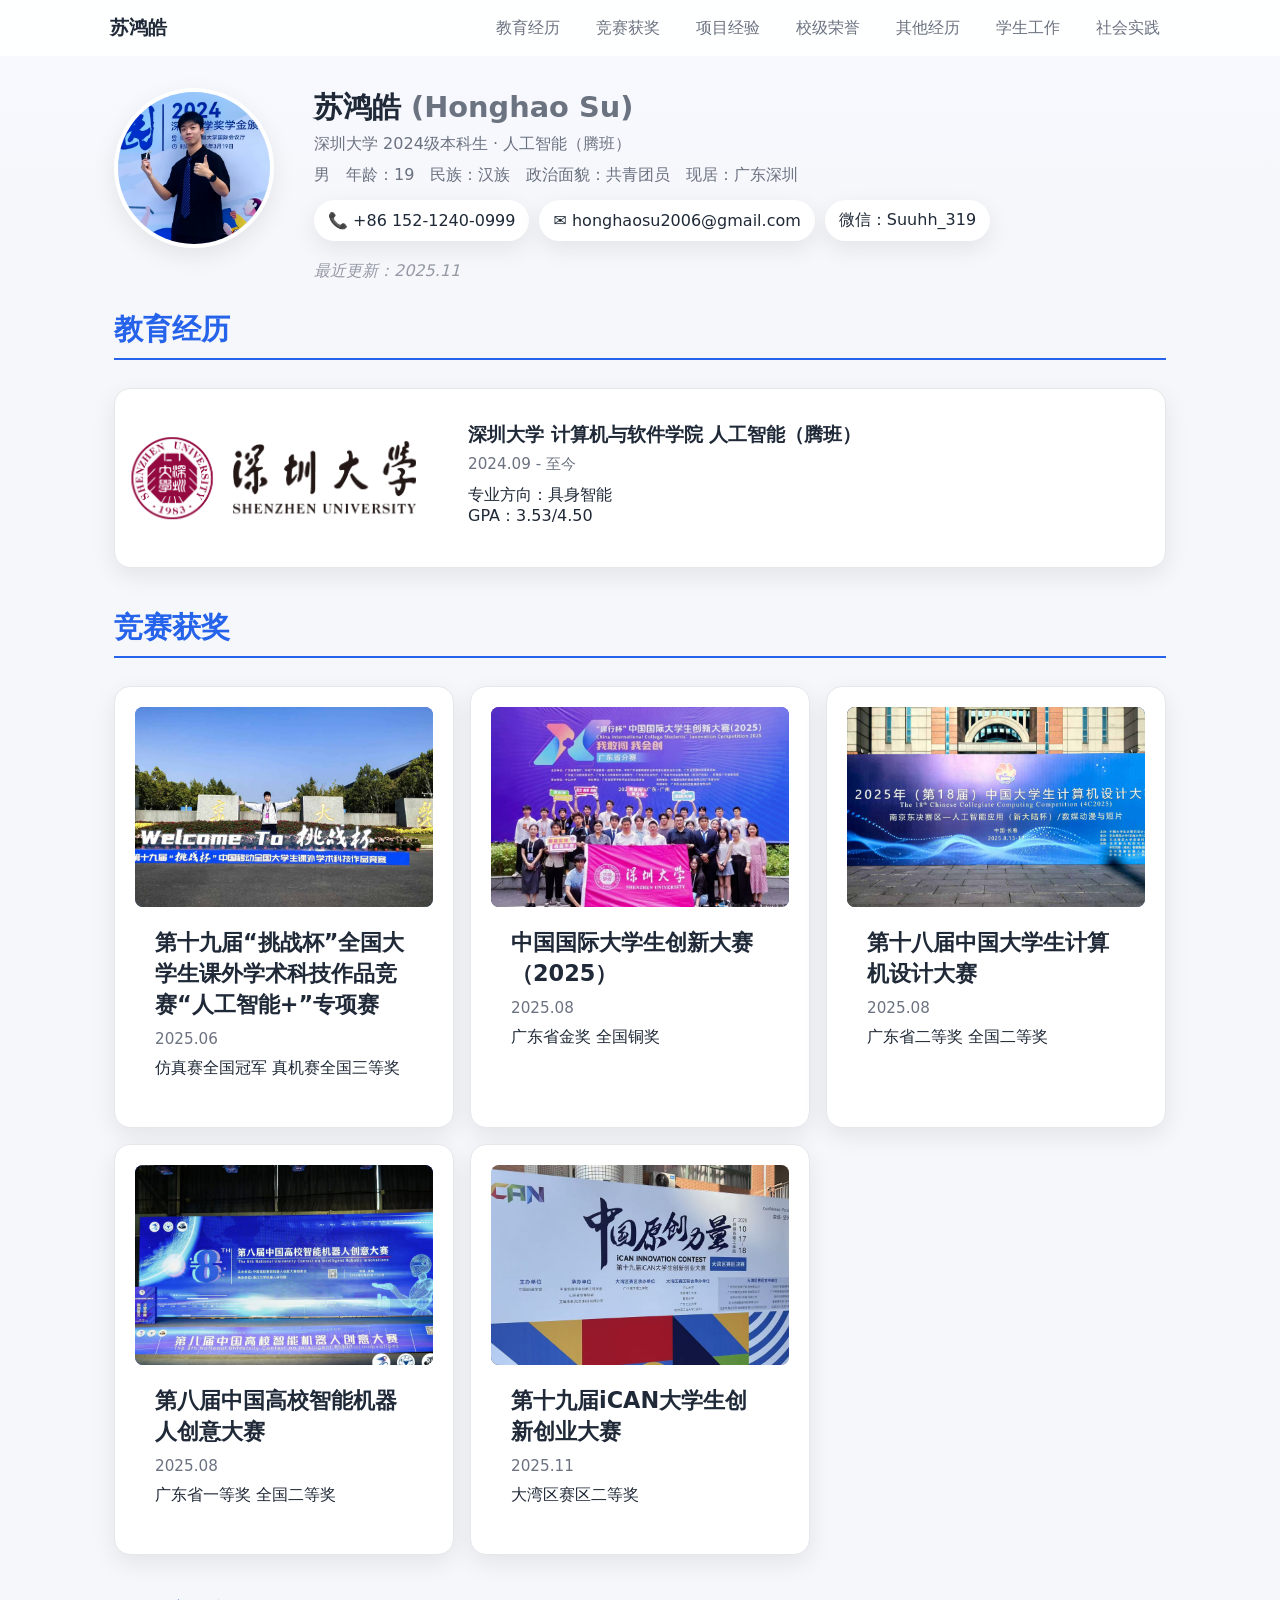
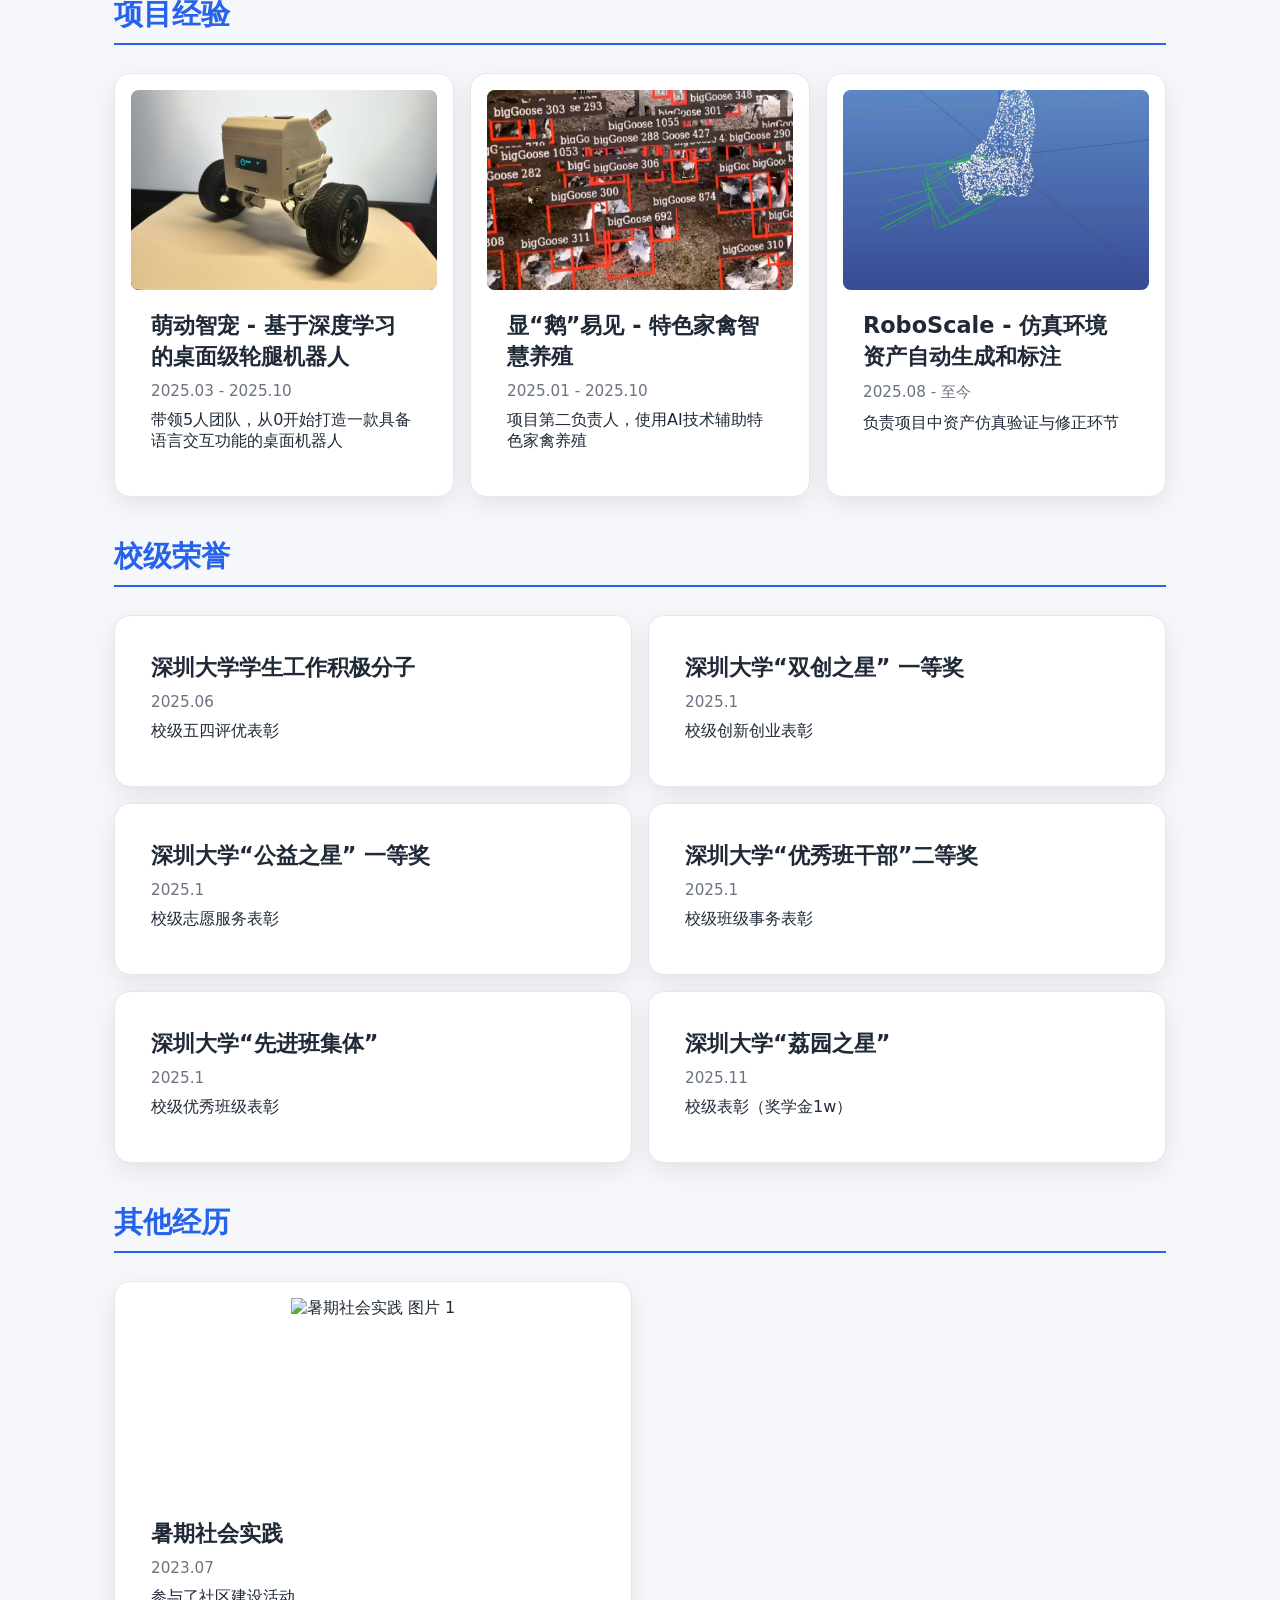
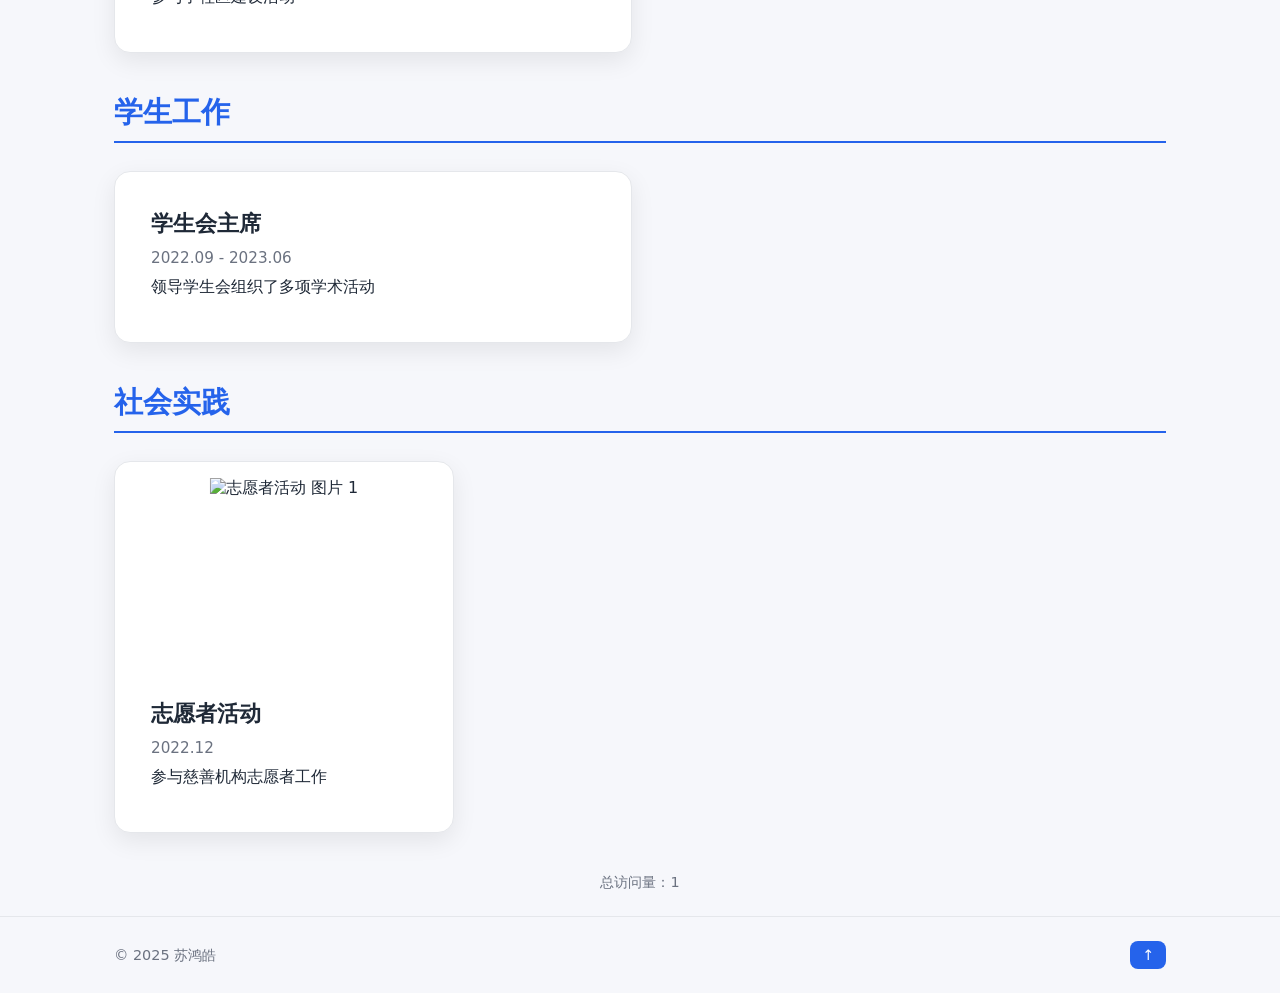
==== index.html @ 113b4ff4 "Initial commit" ====
<!DOCTYPE html>
<html lang="zh-CN">
<head>
  <meta charset="utf-8" />
  <meta name="viewport" content="width=device-width, initial-scale=1" />
  <title>苏鸿皓 · 个人主页</title>
  <meta name="description" content="苏鸿皓个人主页，由动态模块组成，每个模块内容来自对应 Excel 文件自动生成的 HTML。" />

  <!-- 引入全局样式 -->
  <link rel="stylesheet" href="styles/base.css" />
  <link rel="stylesheet" href="styles/topbar.css" />
  <link rel="stylesheet" href="styles/hero.css" />
  <link rel="stylesheet" href="styles/cards.css" />
  <link rel="stylesheet" href="styles/images.css" />
  <link rel="stylesheet" href="styles/footer.css" />
  <link rel="stylesheet" href="styles/responsive.css" />

  <!-- 引入各模块的样式 -->
  <link rel="stylesheet" href="student/student.css" />
  <link rel="stylesheet" href="projects/projects.css" />
  <link rel="stylesheet" href="awards/awards.css" />
  <link rel="stylesheet" href="others/others.css" />
  <link rel="stylesheet" href="education/education.css" />
  <link rel="stylesheet" href="practice/practice.css" />
  <link rel="stylesheet" href="honors/honors.css" />
</head>

<body>
  <!-- 顶部导航 -->
  <nav class="topbar" aria-label="主导航">
    <div class="container">
      <a class="brand" href="#top">苏鸿皓</a>
      <ul class="nav">
        <!-- 导航链接将在页面加载后由脚本插入 -->
      </ul>
    </div>
  </nav>

  <!-- 头图/名片 -->
  <header id="top" class="hero">
    <div class="container hero-inner">
      <img class="avatar" src="images/profile.jpg" alt="苏鸿皓" />
      <div class="hero-meta">
        <h1>苏鸿皓 <span class="muted">(Honghao&nbsp;Su)</span></h1>
        <p class="subtitle">深圳大学 2024级本科生 · 人工智能（腾班）</p>
        <ul class="facts">
          <li>男</li>
          <li>年龄：19</li>
          <li>民族：汉族</li>
          <li>政治面貌：共青团员</li>
          <li>现居：广东深圳</li>
        </ul>
        <div class="contacts">
          <span class="chip">📞&nbsp;+86&nbsp;152‑1240‑0999</span>
          <span class="chip">✉️&nbsp;honghaosu2006@gmail.com</span>
          <span class="chip">微信：Suuhh_319</span>
        </div>
        <p class="updated">最近更新：2025.11</p>
      </div>
    </div>
  </header>

  <!-- 主体区域：动态加载各模块 -->
  <main class="container" id="modules-wrapper">
    <!-- 各模块的 HTML 将在页面加载时由脚本插入到对应的容器中 -->
  </main>

  <!-- 访问次数统计 -->
  <aside class="visit-counter">
    总访问量：<span id="visit-count">0</span>
  </aside>

  <!-- 页脚 -->
  <footer class="footer">
    <div class="container small">
      <p>© 2025 苏鸿皓</p>
      <a class="totop" href="#top" aria-label="返回顶部">↑</a>
    </div>
  </footer>

  <script src="script.js"></script>
</body>
</html>
---- styles/base.css ----
/* 基本样式定义 */
:root {
  --bg: #f6f7fb;
  --card: #ffffff;
  --text: #1f2937;
  --muted: #6b7280;
  --border: #e5e7eb;
  --accent: #2563eb;
  --accent-weak: #eaf1ff;
  --radius: 16px;
  --shadow: 0 8px 24px rgba(0, 0, 0, 0.08);
}

* {
  box-sizing: border-box;
  margin: 0;
  padding: 0;
}

html {
  scroll-behavior: smooth;
  margin: 0; /* 确保页面没有全局外边距 */
}
/* base.css */
body {
  font-family: ui-sans-serif, system-ui, -apple-system, BlinkMacSystemFont, "Segoe UI", Roboto, "Noto Sans CJK SC", "Noto Sans SC", "PingFang SC", "Hiragino Sans GB", "Microsoft YaHei", Arial, sans-serif;
  color: var(--text);
  background: var(--bg);
  min-height: 100vh;

  margin: 0px;  /* 给整个页面添加40px的外边距 */
  padding: 0;    /* 如果需要内边距可以设置padding */
}


.container {
  width: 100%;
  max-width: 1100px;
  margin: 0 auto;  /* 水平居中 */
  padding: 0 24px; /* 给容器添加内边距 */
}
---- styles/topbar.css ----
/* topbar.css */
.topbar {
  position: sticky;
  top: 0; /* 确保导航栏从顶部开始 */
  z-index: 50;
  background: rgba(255, 255, 255, 0.9);
  backdrop-filter: saturate(1.5) blur(10px);
  border-bottom: none;
  margin-top: 0;  /* 去除顶部间隙 */
  padding-top: 0; /* 去除内边距 */
}

.topbar .container {
  display: flex;
  align-items: center;
  justify-content: space-between;
  height: 56px;
  padding: 0 20px; /* 添加左右内边距 */
}


.brand {
  font-weight: 700;
  font-size: 1.2rem;
  color: var(--text);
  text-decoration: none;
}

.nav {
  list-style: none;
  display: flex;
  gap: 16px;
}

.nav a {
  color: var(--muted);
  text-decoration: none;
  padding: 6px 10px;
  border-radius: 10px;
  transition: all 0.2s;
}

.nav a:hover {
  background: var(--accent-weak);
  color: var(--accent);
}
---- styles/hero.css ----
/* Hero section */
.hero {
  background: linear-gradient(180deg, #f7f9ff, transparent 60%);
  border-bottom: none;
}

/* 主容器与模块布局 */
.container {
  width: 100%;
  max-width: 1100px;
  margin: 0 auto;
  padding: 0 24px; /* 增加左右内边距，避免内容与页面边缘紧贴 */
}

.hero-inner {
  display: grid;
  grid-template-columns: 160px 1fr; /* 注意你头像宽度是160px，可以对应调整 */
  gap: 40px; /* 原来24px，改大成40px，就会增加头像和文字的距离 */
  padding: 32px 24px 28px;
}



/* Hero section */
.avatar {
  width: 160px; /* 增加头像的宽度 */
  height: 160px; /* 增加头像的高度 */
  border-radius: 50%; /* 保证外框为圆形 */
  object-fit: cover; /* 确保图片自适应容器大小 */
  border: 4px solid #fff; /* 保持白色边框 */
  box-shadow: var(--shadow); /* 阴影效果 */
  background: #ddd; /* 背景颜色 */

}



.hero-meta h1 {
  margin-bottom: 6px;
  font-size: 1.8rem;
}

.muted {
  color: var(--muted);
}

.subtitle {
  margin-bottom: 8px;
  color: var(--muted);
}

.facts {
  display: flex;
  flex-wrap: wrap;
  gap: 10px 16px;
  list-style: none;
  margin: 10px 0 14px;
  color: var(--muted);
}

.contacts {
  display: flex;
  flex-wrap: wrap;
  gap: 10px;
}

/* 修改 .chip 类样式，去除外边框 */
.chip {
  display: inline-flex;
  align-items: center;
  gap: 8px;
  background: var(--card); /* 背景色 */
  padding: 10px 14px; /* 增加内边距 */
  border-radius: 999px; /* 圆形外框 */
  box-shadow: var(--shadow); /* 阴影效果 */
  color: inherit;
  text-decoration: none;
  transition: all 0.2s;
}

/* 鼠标悬停时的变化 */
.chip:hover {
  background: var(--accent-weak);
  color: var(--accent);
}


/* 将“最近更新”改为斜体并设置透明度 */
.updated {
  margin-top: 20px; /* 增加与联系方式的间距 */
  font-style: italic; /* 斜体 */
  opacity: 0.7; /* 设置透明度 */
  color: var(--muted); /* 使颜色保持柔和 */
}
---- styles/cards.css ----
/* cards.css */
/* 卡片的通用样式，负责卡片的基本外观 */
.card {
  background: var(--card);
  border: 1px solid var(--border);
  box-shadow: var(--shadow);
  border-radius: var(--radius);
  padding: 16px;
  display: flex;
  flex-direction: column;
}

/* 卡片内部通用的内容 */
.card .pad {
  flex-grow: 1;
}

.card h3 {
  font-size: 1.2rem;
  margin-bottom: 6px;
}

.card .when {
  color: var(--muted);
  font-size: 0.95rem;
  margin-bottom: 10px;
}

.card p {
  font-size: 1rem;
  color: var(--text);
  margin-bottom: 8px;
}
---- styles/images.css ----
/* 方案 A: 固定高度裁切（兼容） */
.image-container {
  position: relative;
  width: 100%;
  height: 200px;      /* 统一高度，按需调整 */
  overflow: hidden;
  padding: 10px;      /* 保留你原有的内边距 */
  box-sizing: border-box;
  border-radius: 8px; /* 可选：圆角看着更整齐 */
}

.image-container img {
  position: absolute;
  top: 50%;
  left: 50%;
  width: auto;        /* 让图片按比例放大到覆盖容器 */
  height: 100%;       /* 高度填充容器 */
  transform: translate(-50%, -50%);
  object-fit: cover;  /* 关键：居中裁切而不变形 */
  transition: opacity 0.4s ease-in-out, transform 0.3s ease;
  display: block;
}

/* 如果图片宽度不足以填满（长图/窄图），确保横向也覆盖 */
.image-container img.landscape {
  width: 100%;
  height: auto;
}
---- styles/footer.css ----
/* 访问次数统计 */
.visit-counter {
  text-align: center;
  margin-bottom: 24px;
  font-size: 0.9rem;
  color: var(--muted);
}

/* 页脚 */
.footer {
  border-top: 1px solid var(--border);
  padding: 24px 0;
  color: var(--muted);
  font-size: 0.9rem;
}

.footer .container {
  display: flex;
  align-items: center;
  justify-content: space-between;
}

.totop {
  background: var(--accent);
  color: #fff;
  padding: 6px 12px;
  border-radius: 8px;
  text-decoration: none;
  transition: opacity 0.2s;
}

.totop:hover {
  opacity: 0.8;
}
---- styles/responsive.css ----
/* 响应式处理 */
@media (max-width: 900px) {
  .grid-3 {
    grid-template-columns: repeat(2, minmax(0, 1fr));
  }

  .hero-inner {
    grid-template-columns: 1fr;
    text-align: left;
  }

  .avatar {
    justify-self: start;
    margin-bottom: 12px;
  }
}

@media (max-width: 640px) {
  .grid-2, .grid-3 {
    grid-template-columns: 1fr;
  }

  .nav {
    display: none; /* 在窄屏幕上隐藏顶部导航的链接，以节省空间 */
  }
}
---- student/student.css ----
/* student.css */
#student .section { margin-bottom: 40px; }
#student .section h2 {
  font-size: 1.8rem;
  border-bottom: 2px solid var(--accent);
  color: var(--accent);
  padding-bottom: 8px;
  text-align: left;
  margin-bottom: 28px;
}

#student .grid { display: grid; gap: 16px; }
#student .grid-2 { grid-template-columns: repeat(2, minmax(0, 1fr)); }
@media (max-width: 640px) { #student .grid-2 { grid-template-columns: 1fr; } }

#student .card {
  background: var(--card);
  border: 1px solid var(--border);
  box-shadow: var(--shadow);
  border-radius: var(--radius);
}
#student .card .pad { padding: 20px; }
#student .card h3 { font-size: 1.4rem; margin-bottom: 10px; }
#student .card .when { color: var(--muted); }
---- projects/projects.css ----
/* projects.css */
#projects .section { margin-bottom: 40px; }
#projects .section h2 {
  font-size: 1.8rem;
  border-bottom: 2px solid var(--accent);
  color: var(--accent);
  padding-bottom: 8px;
  text-align: left;
  margin-bottom: 28px;
}

#projects .grid { display: grid; gap: 16px; }
#projects .grid-3 { grid-template-columns: repeat(3, minmax(0, 1fr)); }
@media (max-width: 900px) {
  #projects .grid-3 { grid-template-columns: repeat(2, minmax(0, 1fr)); }
}
@media (max-width: 640px) {
  #projects .grid-3 { grid-template-columns: 1fr; }
}

#projects .card {
  background: var(--card);
  border: 1px solid var(--border);
  box-shadow: var(--shadow);
  border-radius: var(--radius);
}
#projects .card .pad { padding: 20px; }
#projects .card h3 { font-size: 1.4rem; margin-bottom: 10px; }
#projects .card .when { color: var(--muted); }
---- awards/awards.css ----
/* awards.css */
#awards .section {
  margin-bottom: 40px;
}
#awards .section h2 {
  font-size: 1.8rem;
  border-bottom: 2px solid var(--accent);
  color: var(--accent);
  padding-bottom: 8px;
  text-align: left;
  margin-bottom: 28px;
}

/* 关键：让 .grid 成为网格容器 */
#awards .grid {
  display: grid;
  gap: 16px;
}
/* 三列 */
#awards .grid-3 {
  grid-template-columns: repeat(3, minmax(0, 1fr));
}
/* 响应式 */
@media (max-width: 900px) {
  #awards .grid-3 { grid-template-columns: repeat(2, minmax(0, 1fr)); }
}
@media (max-width: 640px) {
  #awards .grid-3 { grid-template-columns: 1fr; }
}

#awards .card {
  background: var(--card);
  border: 1px solid var(--border);
  box-shadow: var(--shadow);
  border-radius: var(--radius);
  display: flex;
  flex-direction: column;
  padding: 20px;
}
#awards .card .pad { padding: 20px; }
#awards .card h3 { font-size: 1.4rem; margin-bottom: 10px; }
#awards .card .when { color: var(--muted); }

/* 图片样式 */
/* 当使用横向缩略图行（image-gallery）时 */
#awards .card .image-gallery {
  display: flex;
  gap: 10px;
  align-items: stretch;
}

/* 每个缩略图的包裹容器，保证比例或高度一致 */
#awards .card .thumb {
  flex: 1 1 0;           /* 平分可用宽度 */
  aspect-ratio: 1 / 1;   /* 方形缩略图（改成 16/9 或 4/3 也行） */
  overflow: hidden;
  border-radius: 6px;
}

#awards .card .thumb img {
  width: 100%;
  height: 100%;
  object-fit: cover;
  display: block;
}
---- others/others.css ----
/* others.css */
#others .section { margin-bottom: 40px; }
#others .section h2 {
  font-size: 1.8rem;
  border-bottom: 2px solid var(--accent);
  color: var(--accent);
  padding-bottom: 8px;
  text-align: left;
  margin-bottom: 28px;
}

#others .grid { display: grid; gap: 16px; }
#others .grid-2 { grid-template-columns: repeat(2, minmax(0, 1fr)); }
@media (max-width: 640px) { #others .grid-2 { grid-template-columns: 1fr; } }

#others .card {
  background: var(--card);
  border: 1px solid var(--border);
  box-shadow: var(--shadow);
  border-radius: var(--radius);
}
#others .card .pad { padding: 20px; }
#others .card h3 { font-size: 1.4rem; margin-bottom: 10px; }
#others .card .when { color: var(--muted); }
---- education/education.css ----
/* education.css */
/* 单列 + 左图右文 */
#education .section { margin-bottom: 40px; }
#education .section h2 {
  font-size: 1.8rem;
  border-bottom: 2px solid var(--accent);
  color: var(--accent);
  padding-bottom: 8px;
  text-align: left;
  margin-bottom: 28px; 
}

/* 把 .grid 变成网格容器，并默认就是 1 列（即使你写了 grid-2 也会被覆盖到 1 列） */
#education .grid { display: grid; gap: 16px; grid-template-columns: 1fr; }
/* 如果你在 HTML 用 grid-1，也提供对应类 */
#education .grid-1 { grid-template-columns: 1fr; }
/* 只修改对齐相关，不改变其他样式 */
#education .card {
  display: flex;
  flex-direction: row;
  align-items: center; /* 垂直居中 */
  gap: 36px; /* 调整图片和文字之间的水平距离，可改成你想要的值 */
  height: 180px;  
}

#education .card .pad {
  display: flex;
  flex-direction: column;
  justify-content: center; /* 文字垂直居中 */

  /* 可选：单独加左边距，进一步控制间距 */
  margin-left: 16px;
}

#education .card .image-container {
  flex: 0 0 28%;
  max-width: 28%;
  overflow: hidden;
  border-radius: var(--radius);
  
  /* 不改变图片原来的填充方式，所以不使用 flex 居中图片 */
}

#education .card .image-container img {
  width: 100%;
  height: auto;
  object-fit: cover; /* 保持原来的填充方式 */
}



/* 小屏幕下保持卡片内容居中显示，但图片仍保持原来的填充方式 */
@media (max-width: 640px) {
  #education .card {
    flex-direction: column;
    align-items: center; /* 图片和文字水平居中 */
  }
  #education .card .pad {
    align-items: center;
    text-align: center;
  }
}
---- practice/practice.css ----
/* practice.css */
#practice .section { margin-bottom: 40px; }
#practice .section h2 {
  font-size: 1.8rem;
  border-bottom: 2px solid var(--accent);
  color: var(--accent);
  padding-bottom: 8px;
  text-align: left;
  margin-bottom: 28px;
}

#practice .grid { display: grid; gap: 16px; }
#practice .grid-3 { grid-template-columns: repeat(3, minmax(0, 1fr)); }
@media (max-width: 900px) {
  #practice .grid-3 { grid-template-columns: repeat(2, minmax(0, 1fr)); }
}
@media (max-width: 640px) {
  #practice .grid-3 { grid-template-columns: 1fr; }
}

#practice .card {
  background: var(--card);
  border: 1px solid var(--border);
  box-shadow: var(--shadow);
  border-radius: var(--radius);
}
#practice .card .pad { padding: 20px; }
#practice .card h3 { font-size: 1.4rem; margin-bottom: 10px; }
#practice .card .when { color: var(--muted); }
---- honors/honors.css ----
/* honors.css */
#honors .section { margin-bottom: 40px; }
#honors .section h2 {
  font-size: 1.8rem;
  border-bottom: 2px solid var(--accent);
  color: var(--accent);
  padding-bottom: 8px;
  text-align: left;
  margin-bottom: 28px;
}

#honors .grid { display: grid; gap: 16px; }
#honors .grid-2 { grid-template-columns: repeat(2, minmax(0, 1fr)); }
@media (max-width: 640px) { #honors .grid-2 { grid-template-columns: 1fr; } }

#honors .card {
  background: var(--card);
  border: 1px solid var(--border);
  box-shadow: var(--shadow);
  border-radius: var(--radius);
}
#honors .card .pad { padding: 20px; }
#honors .card h3 { font-size: 1.4rem; margin-bottom: 10px; }
#honors .card .when { color: var(--muted); }
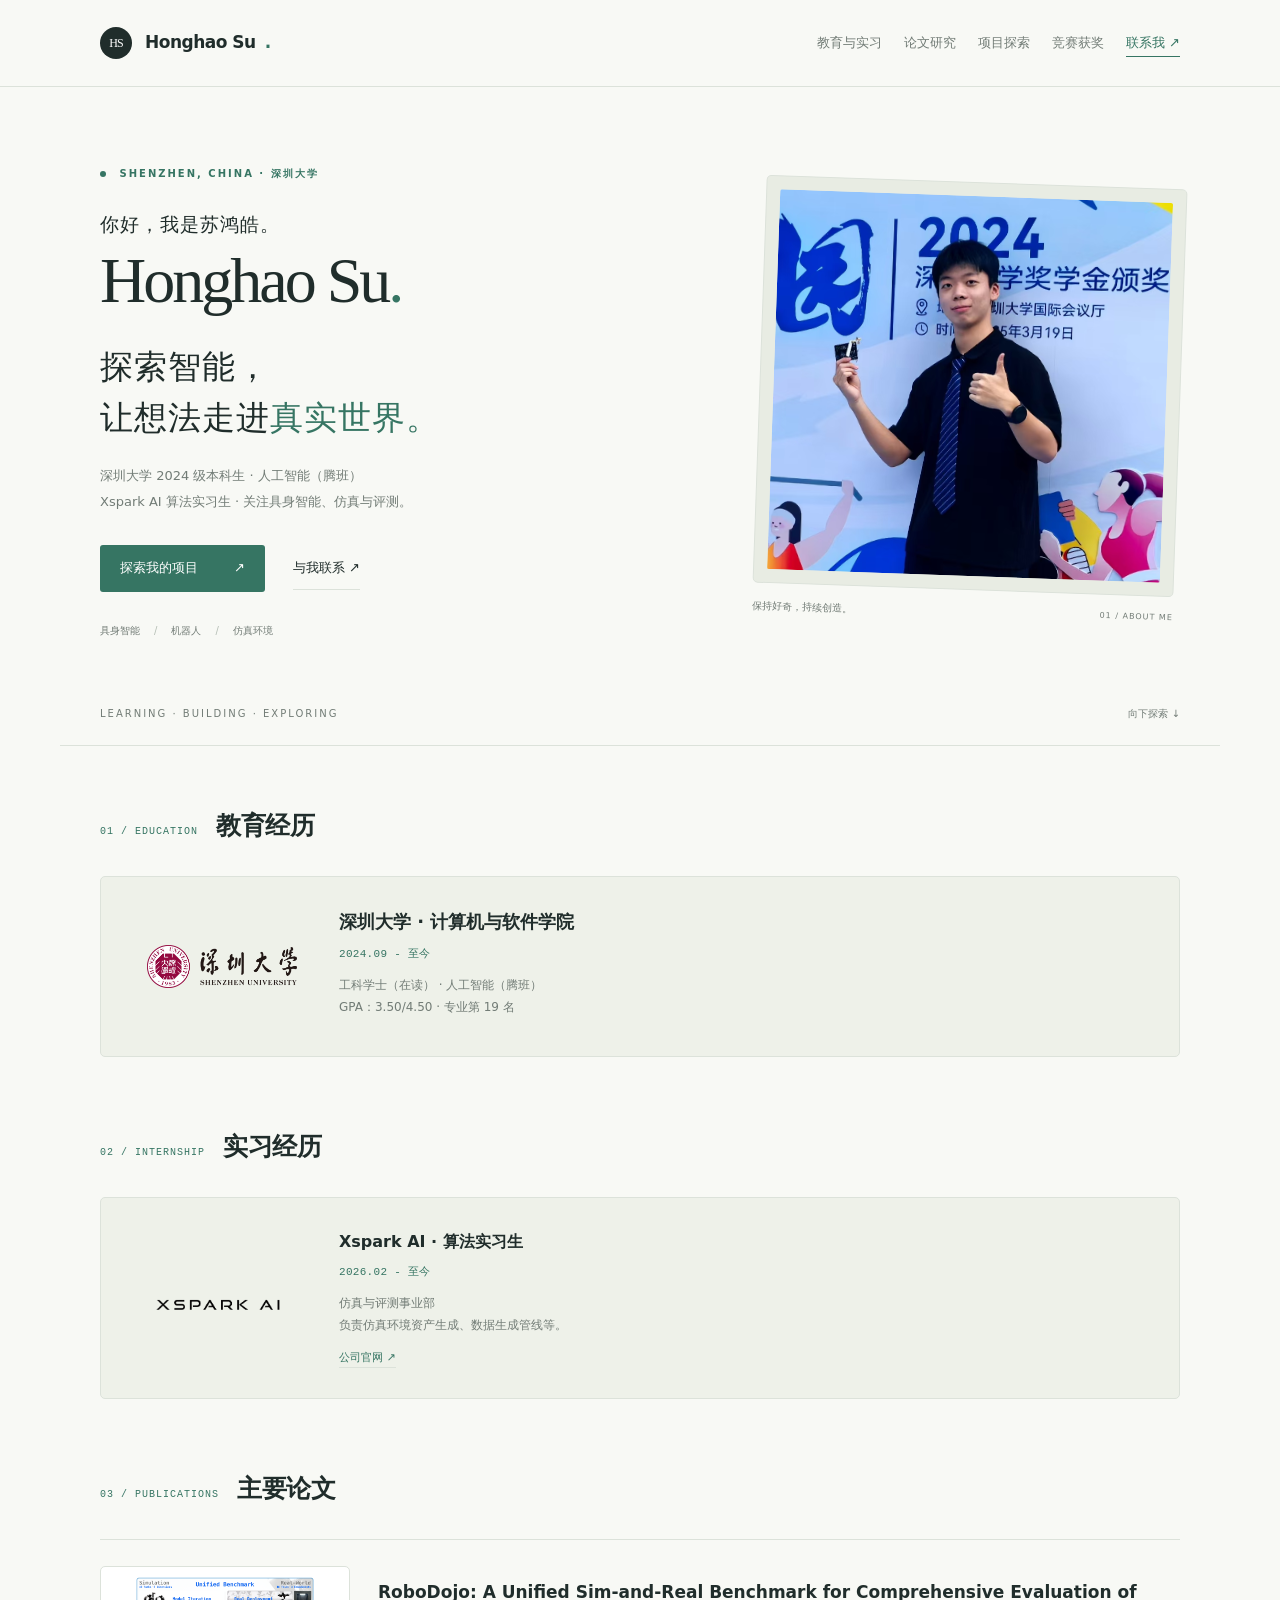
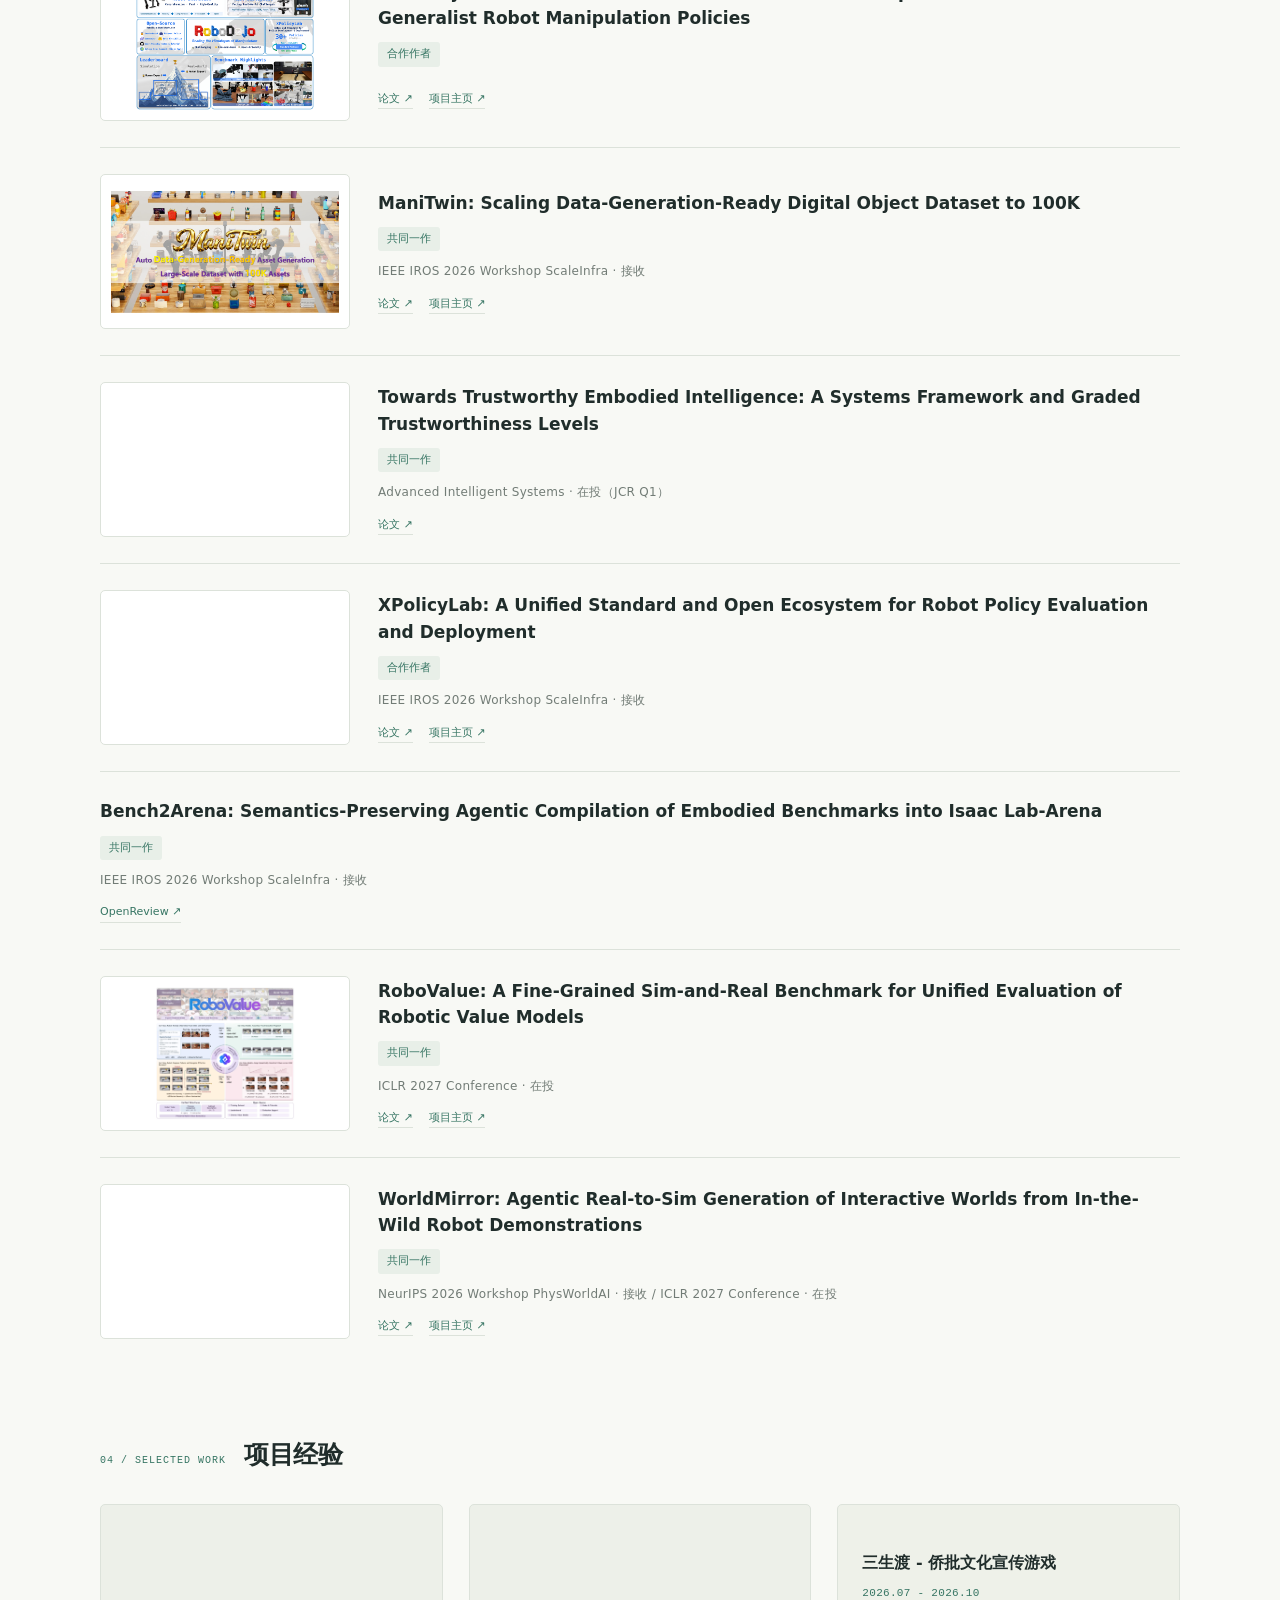
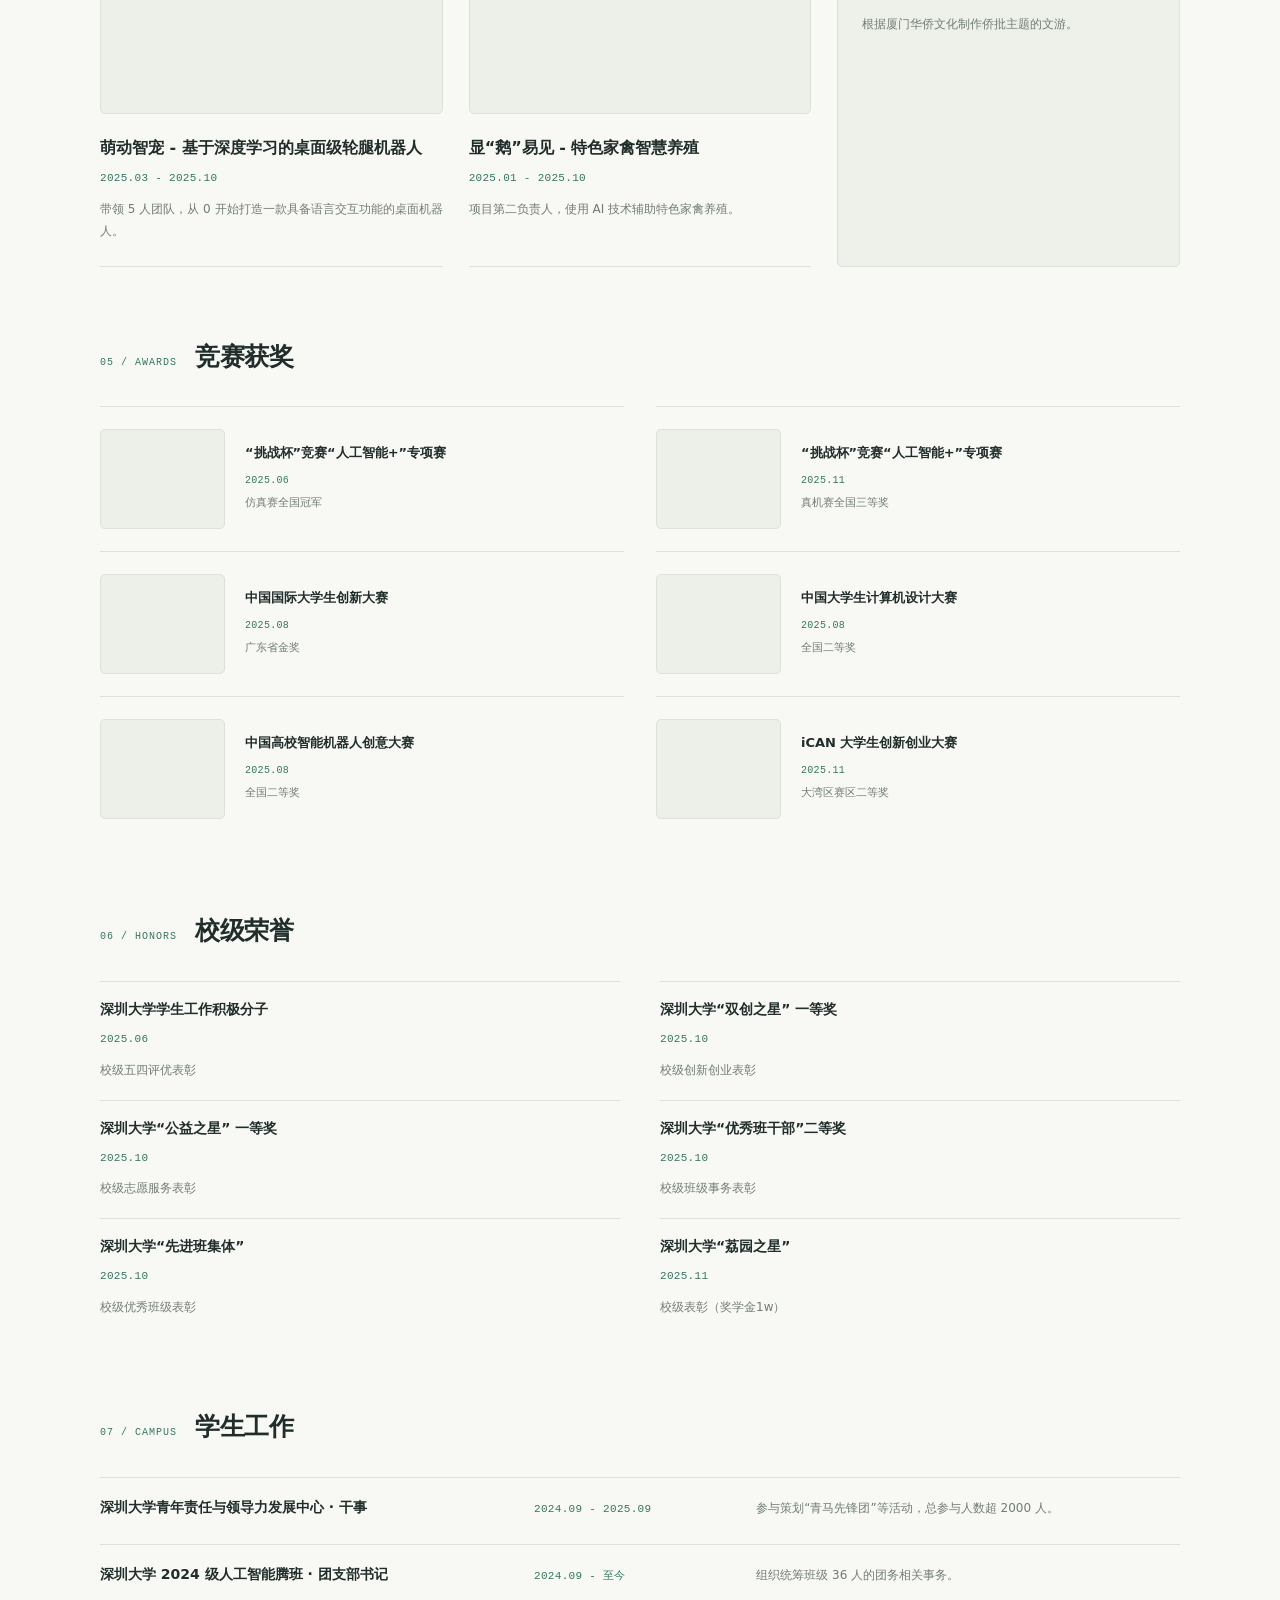
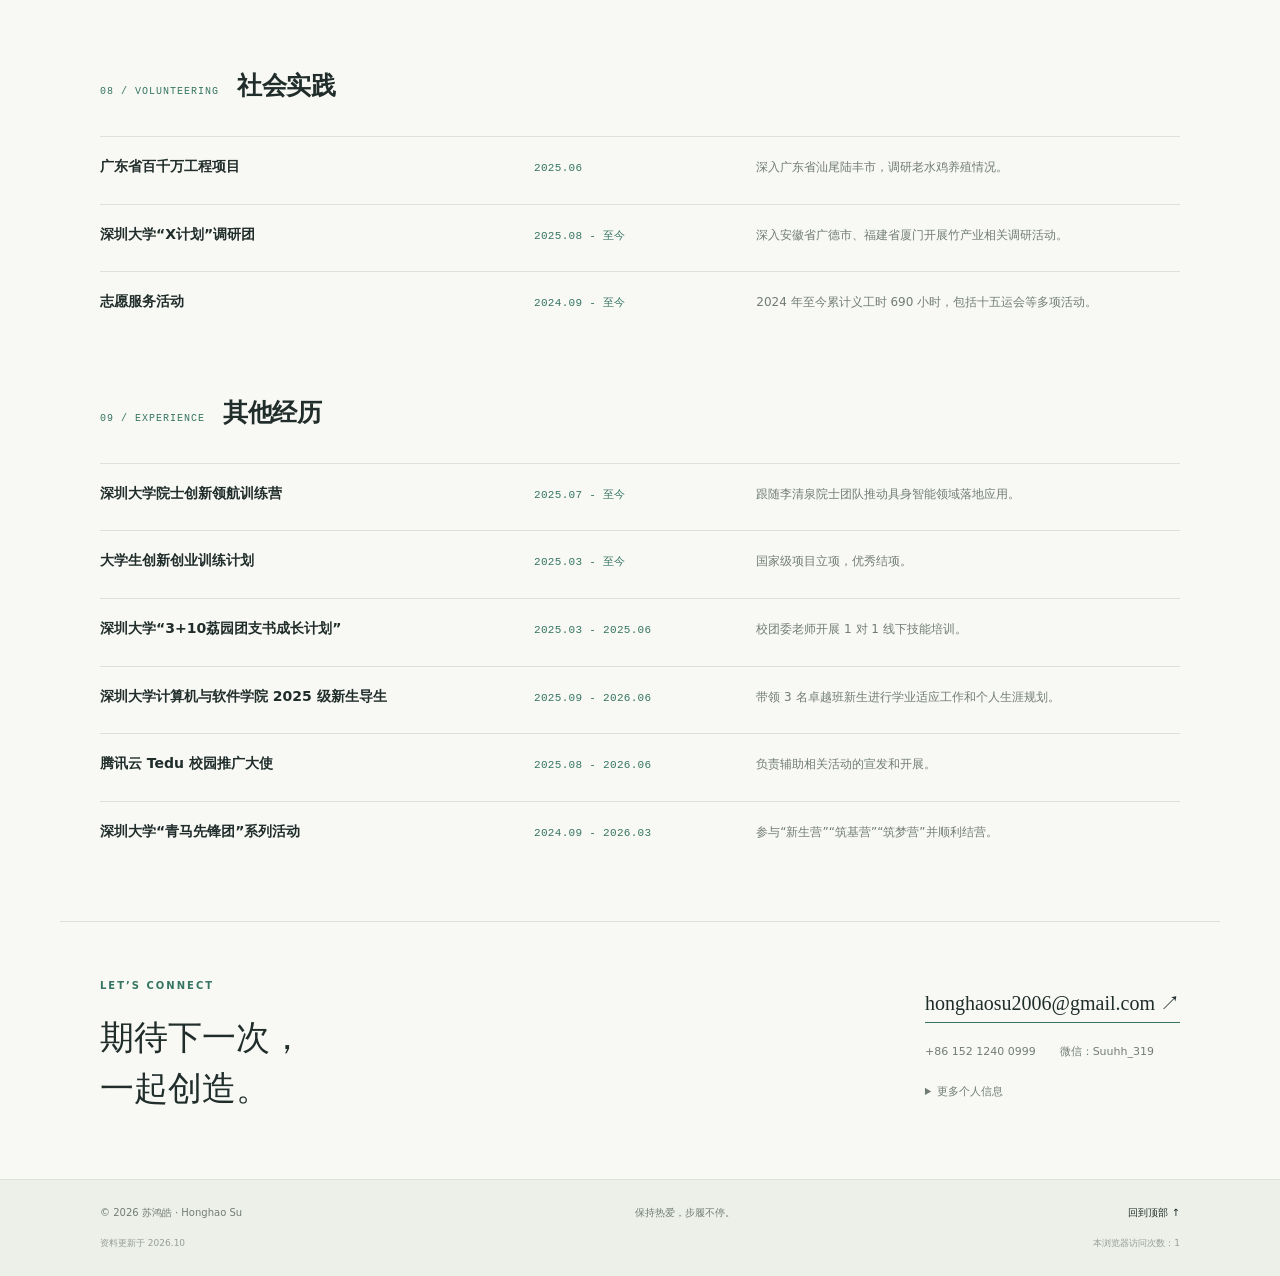
==== commit cf2df5a9: "Redesign homepage and update CV, publications, and local assets" ====
--- a/index.html
+++ b/index.html
@@ -4,7 +4,7 @@
   <meta charset="utf-8" />
   <meta name="viewport" content="width=device-width, initial-scale=1" />
   <title>苏鸿皓 · 个人主页</title>
-  <meta name="description" content="苏鸿皓个人主页，由动态模块组成，每个模块内容来自对应 Excel 文件自动生成的 HTML。" />
+  <meta name="description" content="苏鸿皓个人主页，深圳大学人工智能本科生，关注具身智能、机器人仿真与评测。" />
 
   <!-- 引入全局样式 -->
   <link rel="stylesheet" href="styles/base.css" />
@@ -23,15 +23,23 @@
   <link rel="stylesheet" href="education/education.css" />
   <link rel="stylesheet" href="practice/practice.css" />
   <link rel="stylesheet" href="honors/honors.css" />
+  <link rel="stylesheet" href="internship/internship.css" />
+  <link rel="stylesheet" href="publications/publications.css" />
+  <link rel="stylesheet" href="styles/theme.css" />
 </head>
 
 <body>
   <!-- 顶部导航 -->
   <nav class="topbar" aria-label="主导航">
     <div class="container">
-      <a class="brand" href="#top">苏鸿皓</a>
+      <a class="brand" href="#top"><span class="brand-mark">HS</span> Honghao Su<span class="brand-dot">.</span></a>
       <ul class="nav">
-        <!-- 导航链接将在页面加载后由脚本插入 -->
+        <li><a href="#education">教育与实习</a></li>
+        <li><a href="#publications">论文研究</a></li>
+        <li><a href="#projects">项目探索</a></li>
+        <li><a href="#awards">竞赛获奖</a></li>
+
+        <li><a href="mailto:honghaosu2006@gmail.com" class="nav-contact">联系我 ↗</a></li>
       </ul>
     </div>
   </nav>
@@ -39,46 +47,425 @@
   <!-- 头图/名片 -->
   <header id="top" class="hero">
     <div class="container hero-inner">
-      <img class="avatar" src="images/profile.jpg" alt="苏鸿皓" />
       <div class="hero-meta">
-        <h1>苏鸿皓 <span class="muted">(Honghao&nbsp;Su)</span></h1>
-        <p class="subtitle">深圳大学 2024级本科生 · 人工智能（腾班）</p>
-        <ul class="facts">
-          <li>男</li>
-          <li>年龄：19</li>
-          <li>民族：汉族</li>
-          <li>政治面貌：共青团员</li>
-          <li>现居：广东深圳</li>
-        </ul>
-        <div class="contacts">
-          <span class="chip">📞&nbsp;+86&nbsp;152‑1240‑0999</span>
-          <span class="chip">✉️&nbsp;honghaosu2006@gmail.com</span>
-          <span class="chip">微信：Suuhh_319</span>
-        </div>
-        <p class="updated">最近更新：2025.11</p>
-      </div>
+        <p class="eyebrow"><span class="status-dot"></span> SHENZHEN, CHINA · 深圳大学</p>
+        <h1>你好，我是苏鸿皓。<span class="english-name">Honghao Su<span class="brand-dot">.</span></span></h1>
+        <p class="hero-intro">探索智能，<br>让想法走进<span class="accent-text">真实世界。</span></p>
+        <p class="subtitle">深圳大学 2024 级本科生 · 人工智能（腾班）<br>Xspark AI 算法实习生 · 关注具身智能、仿真与评测。</p>
+        <div class="hero-actions">
+          <a class="button button-primary" href="#projects">探索我的项目 <span>↗</span></a>
+          <a class="text-link" href="mailto:honghaosu2006@gmail.com">与我联系 <span>↗</span></a>
+        </div>
+        <div class="interest-tags"><span>具身智能</span><span>机器人</span><span>仿真环境</span></div>
+      </div>
+      <figure class="portrait">
+        <div class="portrait-frame"><img class="avatar" width="400" height="480" decoding="async" src="images/profile.jpg" alt="苏鸿皓的个人照片" fetchpriority="high" /></div>
+        <figcaption><span>保持好奇，持续创造。</span><span>01 / ABOUT ME</span></figcaption>
+      </figure>
     </div>
+    <div class="container hero-bottom"><span>LEARNING · BUILDING · EXPLORING</span><a href="#projects">向下探索 ↓</a></div>
   </header>
 
-  <!-- 主体区域：动态加载各模块 -->
+  <!-- 主体内容由 update_cards.py 同步，打开即可显示 -->
   <main class="container" id="modules-wrapper">
-    <!-- 各模块的 HTML 将在页面加载时由脚本插入到对应的容器中 -->
+<section id="education" class="section">
+  <h2 data-label="01 / EDUCATION">教育经历</h2>
+  <div class="grid grid-1">
+    <article class="card">
+      <div class="image-container">
+        <img loading="lazy" decoding="async" src="images/education/szu_logo.png" alt="深圳大学 · 计算机与软件学院 图片 1" />
+      </div>
+      <div class="pad">
+        <h3>深圳大学 · 计算机与软件学院</h3>
+        <p class="when">2024.09 - 至今</p>
+        <p>工科学士（在读） · 人工智能（腾班）<br>GPA：3.50/4.50 · 专业第 19 名</p>
+      </div>
+    </article>
+  </div>
+</section>
+<section id="internship" class="section">
+  <h2 data-label="02 / INTERNSHIP">实习经历</h2>
+  <div class="grid grid-1">
+    <article class="card">
+      <div class="image-container">
+        <img loading="lazy" decoding="async" src="images/internship/xspark.png" alt="Xspark AI · 算法实习生 图片 1" />
+      </div>
+      <div class="pad">
+        <h3>Xspark AI · 算法实习生</h3>
+        <p class="when">2026.02 - 至今</p>
+        <p>仿真与评测事业部<br>负责仿真环境资产生成、数据生成管线等。</p>
+<div class="resource-links">
+<a href="https://xsparkai.com/en/about" target="_blank" rel="noopener noreferrer">公司官网 ↗</a>
+</div>
+      </div>
+    </article>
+  </div>
+</section>
+<section id="publications" class="section">
+  <h2 data-label="03 / PUBLICATIONS">主要论文</h2>
+  <div class="grid grid-3">
+    <article class="card">
+      <div class="image-container">
+        <img loading="lazy" decoding="async" src="images/papers/robodojo.png" alt="RoboDojo: A Unified Sim-and-Real Benchmark for Comprehensive Evaluation of Generalist Robot Manipulation Policies 图片 1" />
+      </div>
+      <div class="pad">
+        <h3>RoboDojo: A Unified Sim-and-Real Benchmark for Comprehensive Evaluation of Generalist Robot Manipulation Policies</h3>
+<p class="author-role">合作作者</p>
+<div class="resource-links">
+<a href="https://arxiv.org/abs/2607.04434" target="_blank" rel="noopener noreferrer">论文 ↗</a>
+<a href="https://robodojo-benchmark.com/" target="_blank" rel="noopener noreferrer">项目主页 ↗</a>
+</div>
+      </div>
+    </article>
+    <article class="card">
+      <div class="image-container">
+        <img loading="lazy" decoding="async" src="images/papers/manitwin.png" alt="ManiTwin: Scaling Data-Generation-Ready Digital Object Dataset to 100K 图片 1" />
+      </div>
+      <div class="pad">
+        <h3>ManiTwin: Scaling Data-Generation-Ready Digital Object Dataset to 100K</h3>
+<p class="author-role">共同一作</p>
+        <p class="when">IEEE IROS 2026 Workshop ScaleInfra · 接收</p>
+<div class="resource-links">
+<a href="https://arxiv.org/abs/2603.16866" target="_blank" rel="noopener noreferrer">论文 ↗</a>
+<a href="https://manitwin.github.io/" target="_blank" rel="noopener noreferrer">项目主页 ↗</a>
+</div>
+      </div>
+    </article>
+    <article class="card">
+      <div class="image-container">
+        <img loading="lazy" decoding="async" src="images/papers/trustworthy.jpg" alt="Towards Trustworthy Embodied Intelligence: A Systems Framework and Graded Trustworthiness Levels 图片 1" />
+      </div>
+      <div class="pad">
+        <h3>Towards Trustworthy Embodied Intelligence: A Systems Framework and Graded Trustworthiness Levels</h3>
+<p class="author-role">共同一作</p>
+        <p class="when">Advanced Intelligent Systems · 在投（JCR Q1）</p>
+<div class="resource-links">
+<a href="https://arxiv.org/abs/2607.26121" target="_blank" rel="noopener noreferrer">论文 ↗</a>
+</div>
+      </div>
+    </article>
+    <article class="card">
+      <div class="image-container">
+        <img loading="lazy" decoding="async" src="images/papers/xpolicylab.png" alt="XPolicyLab: A Unified Standard and Open Ecosystem for Robot Policy Evaluation and Deployment 图片 1" />
+      </div>
+      <div class="pad">
+        <h3>XPolicyLab: A Unified Standard and Open Ecosystem for Robot Policy Evaluation and Deployment</h3>
+<p class="author-role">合作作者</p>
+        <p class="when">IEEE IROS 2026 Workshop ScaleInfra · 接收</p>
+<div class="resource-links">
+<a href="https://arxiv.org/abs/2608.09892" target="_blank" rel="noopener noreferrer">论文 ↗</a>
+<a href="https://xpolicylab.github.io/" target="_blank" rel="noopener noreferrer">项目主页 ↗</a>
+</div>
+      </div>
+    </article>
+    <article class="card text-only">
+      <div class="pad">
+        <h3>Bench2Arena: Semantics-Preserving Agentic Compilation of Embodied Benchmarks into Isaac Lab-Arena</h3>
+<p class="author-role">共同一作</p>
+        <p class="when">IEEE IROS 2026 Workshop ScaleInfra · 接收</p>
+<div class="resource-links">
+<a href="https://openreview.net/forum?id=wGKg4u42gR" target="_blank" rel="noopener noreferrer">OpenReview ↗</a>
+</div>
+      </div>
+    </article>
+    <article class="card">
+      <div class="image-container">
+        <img loading="lazy" decoding="async" src="images/papers/robovalue.jpg" alt="RoboValue: A Fine-Grained Sim-and-Real Benchmark for Unified Evaluation of Robotic Value Models 图片 1" />
+      </div>
+      <div class="pad">
+        <h3>RoboValue: A Fine-Grained Sim-and-Real Benchmark for Unified Evaluation of Robotic Value Models</h3>
+<p class="author-role">共同一作</p>
+        <p class="when">ICLR 2027 Conference · 在投</p>
+<div class="resource-links">
+<a href="https://arxiv.org/abs/2610.26663" target="_blank" rel="noopener noreferrer">论文 ↗</a>
+<a href="https://robovalue-benchmark.github.io/" target="_blank" rel="noopener noreferrer">项目主页 ↗</a>
+</div>
+      </div>
+    </article>
+    <article class="card">
+      <div class="image-container">
+        <img loading="lazy" decoding="async" src="images/papers/worldmirror.png" alt="WorldMirror: Agentic Real-to-Sim Generation of Interactive Worlds from In-the-Wild Robot Demonstrations 图片 1" />
+      </div>
+      <div class="pad">
+        <h3>WorldMirror: Agentic Real-to-Sim Generation of Interactive Worlds from In-the-Wild Robot Demonstrations</h3>
+<p class="author-role">共同一作</p>
+        <p class="when">NeurIPS 2026 Workshop PhysWorldAI · 接收 / ICLR 2027 Conference · 在投</p>
+<div class="resource-links">
+<a href="https://arxiv.org/abs/2610.31834" target="_blank" rel="noopener noreferrer">论文 ↗</a>
+<a href="https://worldmirror-page.github.io/" target="_blank" rel="noopener noreferrer">项目主页 ↗</a>
+</div>
+      </div>
+    </article>
+  </div>
+</section>
+<section id="projects" class="section">
+  <h2 data-label="04 / SELECTED WORK">项目经验</h2>
+  <div class="grid grid-3">
+    <article class="card">
+      <div class="image-container">
+        <div class="image-gallery">
+          <img loading="lazy" decoding="async" src="images/projects/mdzc/mdzc_1.jpg" alt="萌动智宠 - 基于深度学习的桌面级轮腿机器人 图片 1" />
+          <img loading="lazy" decoding="async" src="images/projects/mdzc/mdzc_0.jpg" alt="萌动智宠 - 基于深度学习的桌面级轮腿机器人 图片 2" />
+        </div>
+      </div>
+      <div class="pad">
+        <h3>萌动智宠 - 基于深度学习的桌面级轮腿机器人</h3>
+        <p class="when">2025.03 - 2025.10</p>
+        <p>带领 5 人团队，从 0 开始打造一款具备语言交互功能的桌面机器人。</p>
+      </div>
+    </article>
+    <article class="card">
+      <div class="image-container">
+        <div class="image-gallery">
+          <img loading="lazy" decoding="async" src="images/projects/xeyj/xeyj_1.jpg" alt="显“鹅”易见 - 特色家禽智慧养殖 图片 1" />
+          <img loading="lazy" decoding="async" src="images/projects/xeyj/xeyj_0.png" alt="显“鹅”易见 - 特色家禽智慧养殖 图片 2" />
+        </div>
+      </div>
+      <div class="pad">
+        <h3>显“鹅”易见 - 特色家禽智慧养殖</h3>
+        <p class="when">2025.01 - 2025.10</p>
+        <p>项目第二负责人，使用 AI 技术辅助特色家禽养殖。</p>
+      </div>
+    </article>
+    <article class="card text-only">
+      <div class="pad">
+        <h3>三生渡 - 侨批文化宣传游戏</h3>
+        <p class="when">2026.07 - 2026.10</p>
+        <p>根据厦门华侨文化制作侨批主题的文游。</p>
+      </div>
+    </article>
+  </div>
+</section>
+<section id="awards" class="section">
+  <h2 data-label="05 / AWARDS">竞赛获奖</h2>
+  <div class="grid grid-3">
+    <article class="card">
+      <div class="image-container">
+        <img loading="lazy" decoding="async" src="images/award/tzb/tzb_1.jpg" alt="“挑战杯”竞赛“人工智能+”专项赛 图片 1" />
+      </div>
+      <div class="pad">
+        <h3>“挑战杯”竞赛“人工智能+”专项赛</h3>
+        <p class="when">2025.06</p>
+        <p>仿真赛全国冠军</p>
+      </div>
+    </article>
+    <article class="card">
+      <div class="image-container">
+        <img loading="lazy" decoding="async" src="images/award/tzb/tzb_0.jpg" alt="“挑战杯”竞赛“人工智能+”专项赛 图片 1" />
+      </div>
+      <div class="pad">
+        <h3>“挑战杯”竞赛“人工智能+”专项赛</h3>
+        <p class="when">2025.11</p>
+        <p>真机赛全国三等奖</p>
+      </div>
+    </article>
+    <article class="card">
+      <div class="image-container">
+        <div class="image-gallery">
+          <img loading="lazy" decoding="async" src="images/award/gcs/gcs_1.jpg" alt="中国国际大学生创新大赛 图片 1" />
+          <img loading="lazy" decoding="async" src="images/award/gcs/gcs_2.jpg" alt="中国国际大学生创新大赛 图片 2" />
+        </div>
+      </div>
+      <div class="pad">
+        <h3>中国国际大学生创新大赛</h3>
+        <p class="when">2025.08</p>
+        <p>广东省金奖</p>
+      </div>
+    </article>
+    <article class="card">
+      <div class="image-container">
+        <div class="image-gallery">
+          <img loading="lazy" decoding="async" src="images/award/js/js_1.jpg" alt="中国大学生计算机设计大赛 图片 1" />
+          <img loading="lazy" decoding="async" src="images/award/js/js_0.jpg" alt="中国大学生计算机设计大赛 图片 2" />
+        </div>
+      </div>
+      <div class="pad">
+        <h3>中国大学生计算机设计大赛</h3>
+        <p class="when">2025.08</p>
+        <p>全国二等奖</p>
+      </div>
+    </article>
+    <article class="card">
+      <div class="image-container">
+        <div class="image-gallery">
+          <img loading="lazy" decoding="async" src="images/award/jc/jc_1.jpg" alt="中国高校智能机器人创意大赛 图片 1" />
+          <img loading="lazy" decoding="async" src="images/award/jc/jc_0.jpg" alt="中国高校智能机器人创意大赛 图片 2" />
+        </div>
+      </div>
+      <div class="pad">
+        <h3>中国高校智能机器人创意大赛</h3>
+        <p class="when">2025.08</p>
+        <p>全国二等奖</p>
+      </div>
+    </article>
+    <article class="card">
+      <div class="image-container">
+        <div class="image-gallery">
+          <img loading="lazy" decoding="async" src="images/award/ican/ican_1.jpg" alt="iCAN 大学生创新创业大赛 图片 1" />
+          <img loading="lazy" decoding="async" src="images/award/ican/ican_0.jpg" alt="iCAN 大学生创新创业大赛 图片 2" />
+        </div>
+      </div>
+      <div class="pad">
+        <h3>iCAN 大学生创新创业大赛</h3>
+        <p class="when">2025.11</p>
+        <p>大湾区赛区二等奖</p>
+      </div>
+    </article>
+  </div>
+</section>
+<section id="honors" class="section">
+  <h2 data-label="06 / HONORS">校级荣誉</h2>
+  <div class="grid grid-2">
+    <article class="card text-only">
+      <div class="pad">
+        <h3>深圳大学学生工作积极分子</h3>
+        <p class="when">2025.06</p>
+        <p>校级五四评优表彰</p>
+      </div>
+    </article>
+    <article class="card text-only">
+      <div class="pad">
+        <h3>深圳大学“双创之星” 一等奖</h3>
+        <p class="when">2025.10</p>
+        <p>校级创新创业表彰</p>
+      </div>
+    </article>
+    <article class="card text-only">
+      <div class="pad">
+        <h3>深圳大学“公益之星” 一等奖</h3>
+        <p class="when">2025.10</p>
+        <p>校级志愿服务表彰</p>
+      </div>
+    </article>
+    <article class="card text-only">
+      <div class="pad">
+        <h3>深圳大学“优秀班干部”二等奖</h3>
+        <p class="when">2025.10</p>
+        <p>校级班级事务表彰</p>
+      </div>
+    </article>
+    <article class="card text-only">
+      <div class="pad">
+        <h3>深圳大学“先进班集体”</h3>
+        <p class="when">2025.10</p>
+        <p>校级优秀班级表彰</p>
+      </div>
+    </article>
+    <article class="card text-only">
+      <div class="pad">
+        <h3>深圳大学“荔园之星”</h3>
+        <p class="when">2025.11</p>
+        <p>校级表彰（奖学金1w）</p>
+      </div>
+    </article>
+  </div>
+</section>
+<section id="student" class="section">
+  <h2 data-label="07 / CAMPUS">学生工作</h2>
+  <div class="grid grid-2">
+    <article class="card text-only">
+      <div class="pad">
+        <h3>深圳大学青年责任与领导力发展中心 · 干事</h3>
+        <p class="when">2024.09 - 2025.09</p>
+        <p>参与策划“青马先锋团”等活动，总参与人数超 2000 人。</p>
+      </div>
+    </article>
+    <article class="card text-only">
+      <div class="pad">
+        <h3>深圳大学 2024 级人工智能腾班 · 团支部书记</h3>
+        <p class="when">2024.09 - 至今</p>
+        <p>组织统筹班级 36 人的团务相关事务。</p>
+      </div>
+    </article>
+  </div>
+</section>
+<section id="practice" class="section">
+  <h2 data-label="08 / VOLUNTEERING">社会实践</h2>
+  <div class="grid grid-3">
+    <article class="card text-only">
+      <div class="pad">
+        <h3>广东省百千万工程项目</h3>
+        <p class="when">2025.06</p>
+        <p>深入广东省汕尾陆丰市，调研老水鸡养殖情况。</p>
+      </div>
+    </article>
+    <article class="card text-only">
+      <div class="pad">
+        <h3>深圳大学“X计划”调研团</h3>
+        <p class="when">2025.08 - 至今</p>
+        <p>深入安徽省广德市、福建省厦门开展竹产业相关调研活动。</p>
+      </div>
+    </article>
+    <article class="card text-only">
+      <div class="pad">
+        <h3>志愿服务活动</h3>
+        <p class="when">2024.09 - 至今</p>
+        <p>2024 年至今累计义工时 690 小时，包括十五运会等多项活动。</p>
+      </div>
+    </article>
+  </div>
+</section>
+<section id="others" class="section">
+  <h2 data-label="09 / EXPERIENCE">其他经历</h2>
+  <div class="grid grid-2">
+    <article class="card text-only">
+      <div class="pad">
+        <h3>深圳大学院士创新领航训练营</h3>
+        <p class="when">2025.07 - 至今</p>
+        <p>跟随李清泉院士团队推动具身智能领域落地应用。</p>
+      </div>
+    </article>
+    <article class="card text-only">
+      <div class="pad">
+        <h3>大学生创新创业训练计划</h3>
+        <p class="when">2025.03 - 至今</p>
+        <p>国家级项目立项，优秀结项。</p>
+      </div>
+    </article>
+    <article class="card text-only">
+      <div class="pad">
+        <h3>深圳大学“3+10荔园团支书成长计划”</h3>
+        <p class="when">2025.03 - 2025.06</p>
+        <p>校团委老师开展 1 对 1 线下技能培训。</p>
+      </div>
+    </article>
+    <article class="card text-only">
+      <div class="pad">
+        <h3>深圳大学计算机与软件学院 2025 级新生导生</h3>
+        <p class="when">2025.09 - 2026.06</p>
+        <p>带领 3 名卓越班新生进行学业适应工作和个人生涯规划。</p>
+      </div>
+    </article>
+    <article class="card text-only">
+      <div class="pad">
+        <h3>腾讯云 Tedu 校园推广大使</h3>
+        <p class="when">2025.08 - 2026.06</p>
+        <p>负责辅助相关活动的宣发和开展。</p>
+      </div>
+    </article>
+    <article class="card text-only">
+      <div class="pad">
+        <h3>深圳大学“青马先锋团”系列活动</h3>
+        <p class="when">2024.09 - 2026.03</p>
+        <p>参与“新生营”“筑基营”“筑梦营”并顺利结营。</p>
+      </div>
+    </article>
+  </div>
+</section>
   </main>
 
-  <!-- 访问次数统计 -->
-  <aside class="visit-counter">
-    总访问量：<span id="visit-count">0</span>
-  </aside>
-
-  <!-- 页脚 -->
+  <section class="contact-section container" id="contact">
+    <div><p class="eyebrow">LET’S CONNECT</p><h2>期待下一次，<br>一起创造。</h2></div>
+    <div class="contact-details">
+      <a class="contact-email" href="mailto:honghaosu2006@gmail.com">honghaosu2006@gmail.com ↗</a>
+      <p><a href="tel:+8615212400999">+86 152 1240 0999</a><span>微信：Suuhh_319</span></p>
+      <details><summary>更多个人信息</summary><p>男 · 民族：汉族 · 共青团员 · 现居广东深圳</p><p>年龄：20 · 资料更新：2026.10</p></details>
+    </div>
+  </section>
   <footer class="footer">
-    <div class="container small">
-      <p>© 2025 苏鸿皓</p>
-      <a class="totop" href="#top" aria-label="返回顶部">↑</a>
-    </div>
+    <div class="container"><p>© 2026 苏鸿皓 · Honghao Su</p><span class="footer-note">保持热爱，步履不停。</span><a class="totop" href="#top" aria-label="返回顶部">回到顶部 ↑</a></div>
+    <div class="container footer-meta"><span>资料更新于 2026.10</span><span>本浏览器访问次数：<span id="visit-count">—</span></span></div>
   </footer>
-
-  <script src="script.js"></script>
+  <script src="script.js" defer></script>
 </body>
 </html>
-
--- a/styles/base.css
+++ b/styles/base.css
@@ -39,3 +39,9 @@
   margin: 0 auto;  /* 水平居中 */
   padding: 0 24px; /* 给容器添加内边距 */
 }
+
+.section { scroll-margin-top: 72px; }
+.card, .card .pad, .hero-meta { min-width: 0; overflow-wrap: anywhere; }
+@media (prefers-reduced-motion: reduce) {
+  html { scroll-behavior: auto; }
+}
--- a/styles/topbar.css
+++ b/styles/topbar.css
@@ -3,8 +3,8 @@
   position: sticky;
   top: 0; /* 确保导航栏从顶部开始 */
   z-index: 50;
-  background: rgba(255, 255, 255, 0.9);
-  backdrop-filter: saturate(1.5) blur(10px);
+  background: #fff;
+
   border-bottom: none;
   margin-top: 0;  /* 去除顶部间隙 */
   padding-top: 0; /* 去除内边距 */
@@ -29,7 +29,7 @@
 .nav {
   list-style: none;
   display: flex;
-  gap: 16px;
+  gap: 4px;
 }
 
 .nav a {
@@ -37,10 +37,17 @@
   text-decoration: none;
   padding: 6px 10px;
   border-radius: 10px;
-  transition: all 0.2s;
+  transition: background-color 0.2s, color 0.2s;
 }
 
 .nav a:hover {
   background: var(--accent-weak);
   color: var(--accent);
 }
+
+.brand, .nav a { white-space: nowrap; }
+@media (min-width: 641px) and (max-width: 1000px) {
+  .topbar .container { height: auto; min-height: 56px; flex-wrap: wrap; gap: 8px; padding-block: 8px; }
+  .nav { flex-wrap: wrap; row-gap: 14px; }
+  .section { scroll-margin-top: 120px; }
+}
--- a/styles/images.css
+++ b/styles/images.css
@@ -1,28 +1,26 @@
-/* 方案 A: 固定高度裁切（兼容） */
 .image-container {
   position: relative;
   width: 100%;
-  height: 200px;      /* 统一高度，按需调整 */
+  height: 200px;
+  flex-shrink: 0;
   overflow: hidden;
-  padding: 10px;      /* 保留你原有的内边距 */
-  box-sizing: border-box;
-  border-radius: 8px; /* 可选：圆角看着更整齐 */
+  border-radius: 8px;
 }
 
 .image-container img {
   position: absolute;
-  top: 50%;
-  left: 50%;
-  width: auto;        /* 让图片按比例放大到覆盖容器 */
-  height: 100%;       /* 高度填充容器 */
-  transform: translate(-50%, -50%);
-  object-fit: cover;  /* 关键：居中裁切而不变形 */
-  transition: opacity 0.4s ease-in-out, transform 0.3s ease;
+  inset: 0;
+  width: 100%;
+  height: 100%;
+  object-fit: contain;
   display: block;
+  transition: opacity 0.4s ease-in-out;
 }
 
-/* 如果图片宽度不足以填满（长图/窄图），确保横向也覆盖 */
-.image-container img.landscape {
-  width: 100%;
-  height: auto;
+/* 无需等待脚本执行，首张图片即为默认显示的图片。 */
+.image-gallery img { opacity: 0; }
+.image-gallery img:first-child { opacity: 1; }
+
+@media (prefers-reduced-motion: reduce) {
+  .image-container img { transition: none; }
 }
--- a/student/student.css
+++ b/student/student.css
@@ -1,6 +1,6 @@
 /* student.css */
-#student .section { margin-bottom: 40px; }
-#student .section h2 {
+#student.section { margin-bottom: 40px; }
+#student.section h2 {
   font-size: 1.8rem;
   border-bottom: 2px solid var(--accent);
   color: var(--accent);
--- a/projects/projects.css
+++ b/projects/projects.css
@@ -1,6 +1,6 @@
 /* projects.css */
-#projects .section { margin-bottom: 40px; }
-#projects .section h2 {
+#projects.section { margin-bottom: 40px; }
+#projects.section h2 {
   font-size: 1.8rem;
   border-bottom: 2px solid var(--accent);
   color: var(--accent);
--- a/awards/awards.css
+++ b/awards/awards.css
@@ -1,8 +1,8 @@
 /* awards.css */
-#awards .section {
+#awards.section {
   margin-bottom: 40px;
 }
-#awards .section h2 {
+#awards.section h2 {
   font-size: 1.8rem;
   border-bottom: 2px solid var(--accent);
   color: var(--accent);
--- a/others/others.css
+++ b/others/others.css
@@ -1,6 +1,6 @@
 /* others.css */
-#others .section { margin-bottom: 40px; }
-#others .section h2 {
+#others.section { margin-bottom: 40px; }
+#others.section h2 {
   font-size: 1.8rem;
   border-bottom: 2px solid var(--accent);
   color: var(--accent);
--- a/education/education.css
+++ b/education/education.css
@@ -1,7 +1,7 @@
 /* education.css */
 /* 单列 + 左图右文 */
-#education .section { margin-bottom: 40px; }
-#education .section h2 {
+#education.section { margin-bottom: 40px; }
+#education.section h2 {
   font-size: 1.8rem;
   border-bottom: 2px solid var(--accent);
   color: var(--accent);
@@ -20,7 +20,7 @@
   flex-direction: row;
   align-items: center; /* 垂直居中 */
   gap: 36px; /* 调整图片和文字之间的水平距离，可改成你想要的值 */
-  height: 180px;  
+  min-height: 180px;
 }
 
 #education .card .pad {
@@ -43,8 +43,8 @@
 
 #education .card .image-container img {
   width: 100%;
-  height: auto;
-  object-fit: cover; /* 保持原来的填充方式 */
+  height: 100%;
+  object-fit: contain; /* 保持原来的填充方式 */
 }
 
 
@@ -60,3 +60,9 @@
     text-align: center;
   }
 }
+
+@media (max-width: 640px) {
+  #education .card { gap: 16px; }
+  #education .card .image-container { flex: none; max-width: 100%; width: 100%; height: 140px; }
+  #education .card .pad { margin-left: 0; }
+}
--- a/practice/practice.css
+++ b/practice/practice.css
@@ -1,6 +1,6 @@
 /* practice.css */
-#practice .section { margin-bottom: 40px; }
-#practice .section h2 {
+#practice.section { margin-bottom: 40px; }
+#practice.section h2 {
   font-size: 1.8rem;
   border-bottom: 2px solid var(--accent);
   color: var(--accent);
--- a/honors/honors.css
+++ b/honors/honors.css
@@ -1,6 +1,6 @@
 /* honors.css */
-#honors .section { margin-bottom: 40px; }
-#honors .section h2 {
+#honors.section { margin-bottom: 40px; }
+#honors.section h2 {
   font-size: 1.8rem;
   border-bottom: 2px solid var(--accent);
   color: var(--accent);
--- a/internship/internship.css
+++ b/internship/internship.css
@@ -0,0 +1 @@
+#internship .grid { display: grid; gap: 20px; }
--- a/publications/publications.css
+++ b/publications/publications.css
@@ -0,0 +1 @@
+#publications .grid { display: grid; gap: 0; grid-template-columns: 1fr; }
--- a/styles/theme.css
+++ b/styles/theme.css
@@ -0,0 +1,160 @@
+/* Local, dependency-free portfolio theme. */
+:root { --bg: #f8f9f5; --card: #fff; --text: #202d2b; --muted: #727c76; --accent: #367563; --accent-weak: #e8efe8; --border: #dce2da; --radius: 8px; --shadow: none; }
+body { font-size: 15px; line-height: 1.75; -webkit-font-smoothing: antialiased; }
+a { color: inherit; }
+.container { max-width: 1160px; padding-inline: 40px; }
+a:focus-visible, summary:focus-visible { outline: 2px solid var(--accent); outline-offset: 6px; }
+.topbar { background: var(--bg); border-bottom: 1px solid var(--border); }
+.topbar .container { height: 86px; padding-inline: 40px; }
+.brand { display: flex; align-items: center; gap: 9px; font-size: 17px; letter-spacing: -.5px; }
+.brand-mark { background: var(--text); color: #fff; width: 32px; height: 32px; display: grid; place-items: center; border-radius: 50%; font: 12px Georgia, serif; letter-spacing: -1px; margin-right: 4px; }
+.brand-dot { color: var(--accent); }
+.nav { gap: 22px; font-size: 13px; }
+.nav a { padding: 6px 0; border-radius: 0; }
+.nav a:hover { background: transparent; color: var(--accent); }
+.nav .nav-contact { border-bottom: 1px solid var(--accent); color: var(--accent); }
+.hero { background: transparent; }
+.hero-inner { grid-template-columns: 1.35fr 1fr; align-items: center; gap: 90px; padding-block: 78px 66px; }
+.eyebrow { font-size: 10px; letter-spacing: 2px; font-weight: 600; color: var(--accent); }
+.status-dot { display: inline-block; width: 6px; height: 6px; background: var(--accent); border-radius: 50%; margin-right: 8px; vertical-align: middle; }
+.hero-meta h1 { font-size: 19px; font-weight: 500; margin-top: 28px; line-height: 1.4; letter-spacing: 1px; }
+.english-name { display: block; font: 64px/1.12 Georgia, 'Times New Roman', serif; letter-spacing: -3px; margin: 8px 0 24px; }
+.hero-intro { font-size: 33px; line-height: 1.55; font-weight: 500; letter-spacing: 1px; margin-bottom: 20px; }
+.accent-text { color: var(--accent); }
+.subtitle { font-size: 13px; line-height: 2; margin: 0; }
+.hero-actions { display: flex; align-items: center; gap: 28px; margin-top: 30px; font-size: 13px; }
+.button { display: inline-flex; gap: 36px; align-items: center; padding: 12px 20px; text-decoration: none; border-radius: 3px; }
+.button-primary { background: var(--accent); color: #fff; transition: background-color .2s; }
+.button-primary:hover { background: #275646; }
+.text-link { text-decoration: none; border-bottom: 1px solid var(--border); padding-block: 10px; }
+.interest-tags { display: flex; gap: 14px; margin-top: 30px; font-size: 10px; color: var(--muted); }
+.interest-tags span + span::before { content: '/'; margin-right: 14px; color: #b5beb5; }
+.portrait { margin: 0; width: 100%; transform: rotate(2deg); }
+.portrait-frame { background: #e8ece3; padding: 13px; border: 1px solid var(--border); border-radius: 5px; }
+.avatar { width: 100%; height: 380px; object-fit: cover; object-position: center; border: 0; border-radius: 2px; display: block; box-shadow: none; }
+.portrait figcaption { display: flex; justify-content: space-between; margin-top: 14px; font-size: 10px; color: var(--muted); }
+.portrait figcaption span:last-child { font-size: 8px; letter-spacing: 1px; }
+.hero-bottom { display: flex; justify-content: space-between; align-items: center; padding-block: 0 22px; border-bottom: 1px solid var(--border); color: var(--muted); font-size: 10px; letter-spacing: 2px; }
+.hero-bottom a { text-decoration: none; letter-spacing: 0; }
+#modules-wrapper { padding-top: 58px; }
+.section { scroll-margin-top: 110px; }
+:is(#projects,#awards,#education,#honors,#others,#student,#practice,#internship,#publications).section { margin-bottom: 68px; }
+:is(#projects,#awards,#education,#honors,#others,#student,#practice,#internship,#publications).section h2 { border: 0; padding: 0; color: var(--text); font-size: 25px; font-weight: 600; letter-spacing: -.5px; display: flex; align-items: baseline; gap: 18px; margin-bottom: 28px; }
+.section h2::before { color: var(--accent); font: 10px/1.5 ui-monospace, monospace; letter-spacing: 1px; }
+.section h2[data-label]::before { content: attr(data-label); }
+:is(#projects,#awards,#education,#honors,#others,#student,#practice,#internship,#publications) .card { padding: 0; background: transparent; border: 0; border-radius: 0; box-shadow: none; }
+:is(#projects,#awards,#education,#honors,#others,#student,#practice,#internship,#publications) .card .pad { padding: 20px 0 0; }
+:is(#projects,#awards,#education,#honors,#others,#student,#practice,#internship,#publications) .card h3 { font-size: 16px; line-height: 1.7; font-weight: 600; margin-bottom: 8px; }
+:is(#projects,#awards,#education,#honors,#others,#student,#practice,#internship,#publications) .card .when { font: 11px/1.7 ui-monospace, monospace; letter-spacing: .3px; color: var(--accent); margin-bottom: 10px; }
+.card p { font-size: 12px; line-height: 1.85; color: var(--muted); }
+#projects .grid { gap: 26px; }
+.image-container { height: 210px; border: 1px solid var(--border); border-radius: 5px; background: #edf0e9; }
+.image-container img { object-fit: contain; padding: 10px; }
+#projects .card { border-bottom: 1px solid var(--border); padding-bottom: 15px; }
+#awards .grid { grid-template-columns: repeat(2,minmax(0,1fr)); gap: 0 32px; }
+#awards .card { flex-direction: row; align-items: center; gap: 20px; padding: 22px 0; border-top: 1px solid var(--border); }
+#awards .image-container { width: 125px; height: 100px; }
+#awards .card .pad { padding: 0; }
+#awards .card h3 { font-size: 13px; }
+#awards .card p { font-size: 11px; margin-bottom: 3px; }
+#awards .card .when { font-size: 10px; margin-bottom: 4px; }
+#education .card { min-height: 0; height: auto; background: #eef1e9; border: 1px solid var(--border); border-radius: 5px; padding: 30px 36px; gap: 32px; }
+#education .card .image-container { height: 100px; flex: 0 0 170px; max-width: 170px; border: 0; background: transparent; }
+#education .card .pad { padding: 0; margin: 0; }
+#education .card h3 { font-size: 18px; }
+#honors .grid { grid-template-columns: repeat(2,minmax(0,1fr)); gap: 0 40px; }
+#honors .card { border-top: 1px solid var(--border); padding: 16px 0; }
+#honors .card .pad { padding: 0; }
+#honors .card h3 { font-size: 14px; }
+#honors .card p { margin-bottom: 3px; }
+:is(#others,#student,#practice) .grid { grid-template-columns: 1fr; }
+:is(#others,#student,#practice) .card { border-top: 1px solid var(--border); padding-top: 18px; }
+:is(#others,#student,#practice) .card .pad { padding: 0; display: grid; grid-template-columns: 1.3fr .7fr 1fr; align-items: baseline; gap: 24px; }
+.contact-section { border-top: 1px solid var(--border); display: flex; justify-content: space-between; align-items: center; gap: 40px; padding-block: 55px 65px; }
+.contact-section h2 { font-size: 34px; line-height: 1.5; font-weight: 500; margin-top: 18px; }
+.contact-email { font: 20px Georgia, serif; text-decoration: none; border-bottom: 1px solid var(--accent); padding-bottom: 8px; overflow-wrap: anywhere; }
+.contact-details > p { margin-top: 24px; display: flex; gap: 24px; color: var(--muted); font-size: 11px; }
+.contact-details a { text-decoration: none; }
+.contact-details details { font-size: 11px; color: var(--muted); margin-top: 20px; }
+summary { cursor: pointer; }
+.footer { padding: 24px 0; font-size: 10px; background: #edf0e9; }
+.totop { background: transparent; color: var(--text); padding: 0; }
+.footer .footer-meta { margin-top: 14px; font-size: 9px; opacity: .7; }
+@media (max-width: 1000px) {
+  .hero-inner { gap: 45px; }
+  .english-name { font-size: 52px; }
+  .hero-intro { font-size: 28px; }
+  .avatar { height: 330px; }
+  .topbar .container { flex-wrap: nowrap; }
+  .nav { gap: 18px; }
+  #projects .grid { grid-template-columns: repeat(3,minmax(0,1fr)); gap: 18px; }
+  #awards .image-container { width: 90px; height: 90px; }
+}
+@media (max-width: 760px) {
+  .container, .topbar .container { padding-inline: 24px; }
+  .topbar .container { height: 72px; }
+  .brand { font-size: 14px; }
+  .nav { display: flex; gap: 15px; font-size: 12px; }
+  .nav li:nth-child(2), .nav li:nth-child(3) { display: none; }
+  .hero-inner { grid-template-columns: 1fr; gap: 40px; padding-block: 44px 34px; }
+  .english-name { font-size: 58px; }
+  .hero-intro { font-size: 30px; }
+  .portrait { max-width: 350px; justify-self: center; transform: rotate(1deg); }
+  .avatar { height: 340px; margin: 0; }
+  .hero-bottom { letter-spacing: .6px; font-size: 8px; }
+  #modules-wrapper { padding-top: 38px; }
+  :is(#projects,#awards,#education,#honors,#others,#student,#practice,#internship,#publications).section { margin-bottom: 46px; }
+  :is(#projects,#awards,#education,#honors,#others,#student,#practice,#internship,#publications).section h2 { font-size: 22px; flex-direction: column; gap: 6px; }
+  #projects .grid, #awards .grid, #honors .grid { grid-template-columns: 1fr; }
+  #projects .grid { gap: 30px; }
+  #projects .image-container { height: 230px; }
+  #awards .image-container { width: 110px; height: 100px; }
+  #education .card { flex-direction: column; padding: 24px; gap: 18px; }
+  #education .card .image-container { flex: none; width: 170px; height: 85px; }
+  #education .card .pad { text-align: center; align-items: center; }
+  #education .card h3 { font-size: 16px; }
+  :is(#others,#student,#practice) .card .pad { display: block; }
+  .contact-section { align-items: flex-start; flex-direction: column; gap: 28px; padding-block: 36px; }
+  .contact-section h2 { font-size: 28px; }
+  .contact-email { font-size: 17px; }
+  .contact-details > p { flex-wrap: wrap; gap: 8px 18px; }
+  .footer-note { display: none; }
+  .section { scroll-margin-top: 90px; }
+}
+@media (max-width: 370px) {
+  .container, .topbar .container { padding-inline: 18px; }
+  .brand-mark { display: none; }
+  .english-name { font-size: 48px; }
+  .hero-actions { gap: 20px; }
+  .button { gap: 20px; }
+  #awards .image-container { width: 85px; height: 85px; }
+  .contact-email { font-size: 15px; }
+}
+
+/* CV-backed research and experience sections. */
+#internship .card { display: flex; flex-direction: row; align-items: center; gap: 32px; background: #eef1e9; border: 1px solid var(--border); border-radius: 5px; padding: 30px 36px; }
+#internship .card .pad { padding: 0; }
+#internship .image-container { width: 170px; height: 100px; border: 0; background: transparent; }
+#publications .grid { display: grid; grid-template-columns: 1fr; }
+#publications .card { display: grid; grid-template-columns: 250px minmax(0,1fr); gap: 28px; align-items: center; border-top: 1px solid var(--border); padding: 26px 0; }
+#publications .card.text-only { grid-template-columns: 1fr; }
+#publications .card .pad { padding: 0; }
+#publications .image-container { height: 155px; background: white; }
+#publications .card h3 { font-size: 17px; line-height: 1.55; }
+#publications .card .when { font-size: 12px; line-height: 1.7; font-family: inherit; color: var(--muted); }
+#publications .author-role { display: inline-block; padding: 2px 9px; margin: 2px 0 10px; background: var(--accent-weak); color: var(--accent); font-size: 11px; border-radius: 3px; }
+.resource-links { display: flex; flex-wrap: wrap; gap: 16px; font-size: 11px; margin-top: 12px; }
+.resource-links a { color: var(--accent); text-decoration: none; border-bottom: 1px solid var(--border); }
+.resource-links a:hover { border-color: var(--accent); }
+:is(#others,#student,#practice) .card .pad { grid-template-columns: minmax(0,1.15fr) minmax(120px,.55fr) minmax(0,1.2fr); gap: 28px; }
+:is(#others,#student,#practice) .card h3 { font-size: 14px; }
+:is(#others,#student,#practice) .grid { gap: 16px; }
+#projects .card.text-only { justify-content: center; min-height: 300px; background: #eef1e9; padding: 24px; border: 1px solid var(--border); border-radius: 5px; }
+@media (max-width: 760px) {
+  #internship .card { flex-direction: column; align-items: flex-start; padding: 24px; gap: 18px; }
+  #publications .card { grid-template-columns: 1fr; gap: 18px; }
+  #publications .image-container { height: 190px; }
+  #publications .card h3 { font-size: 16px; }
+  .nav li { display: none; }
+  .nav li:nth-child(2), .nav li:last-child { display: list-item; }
+}
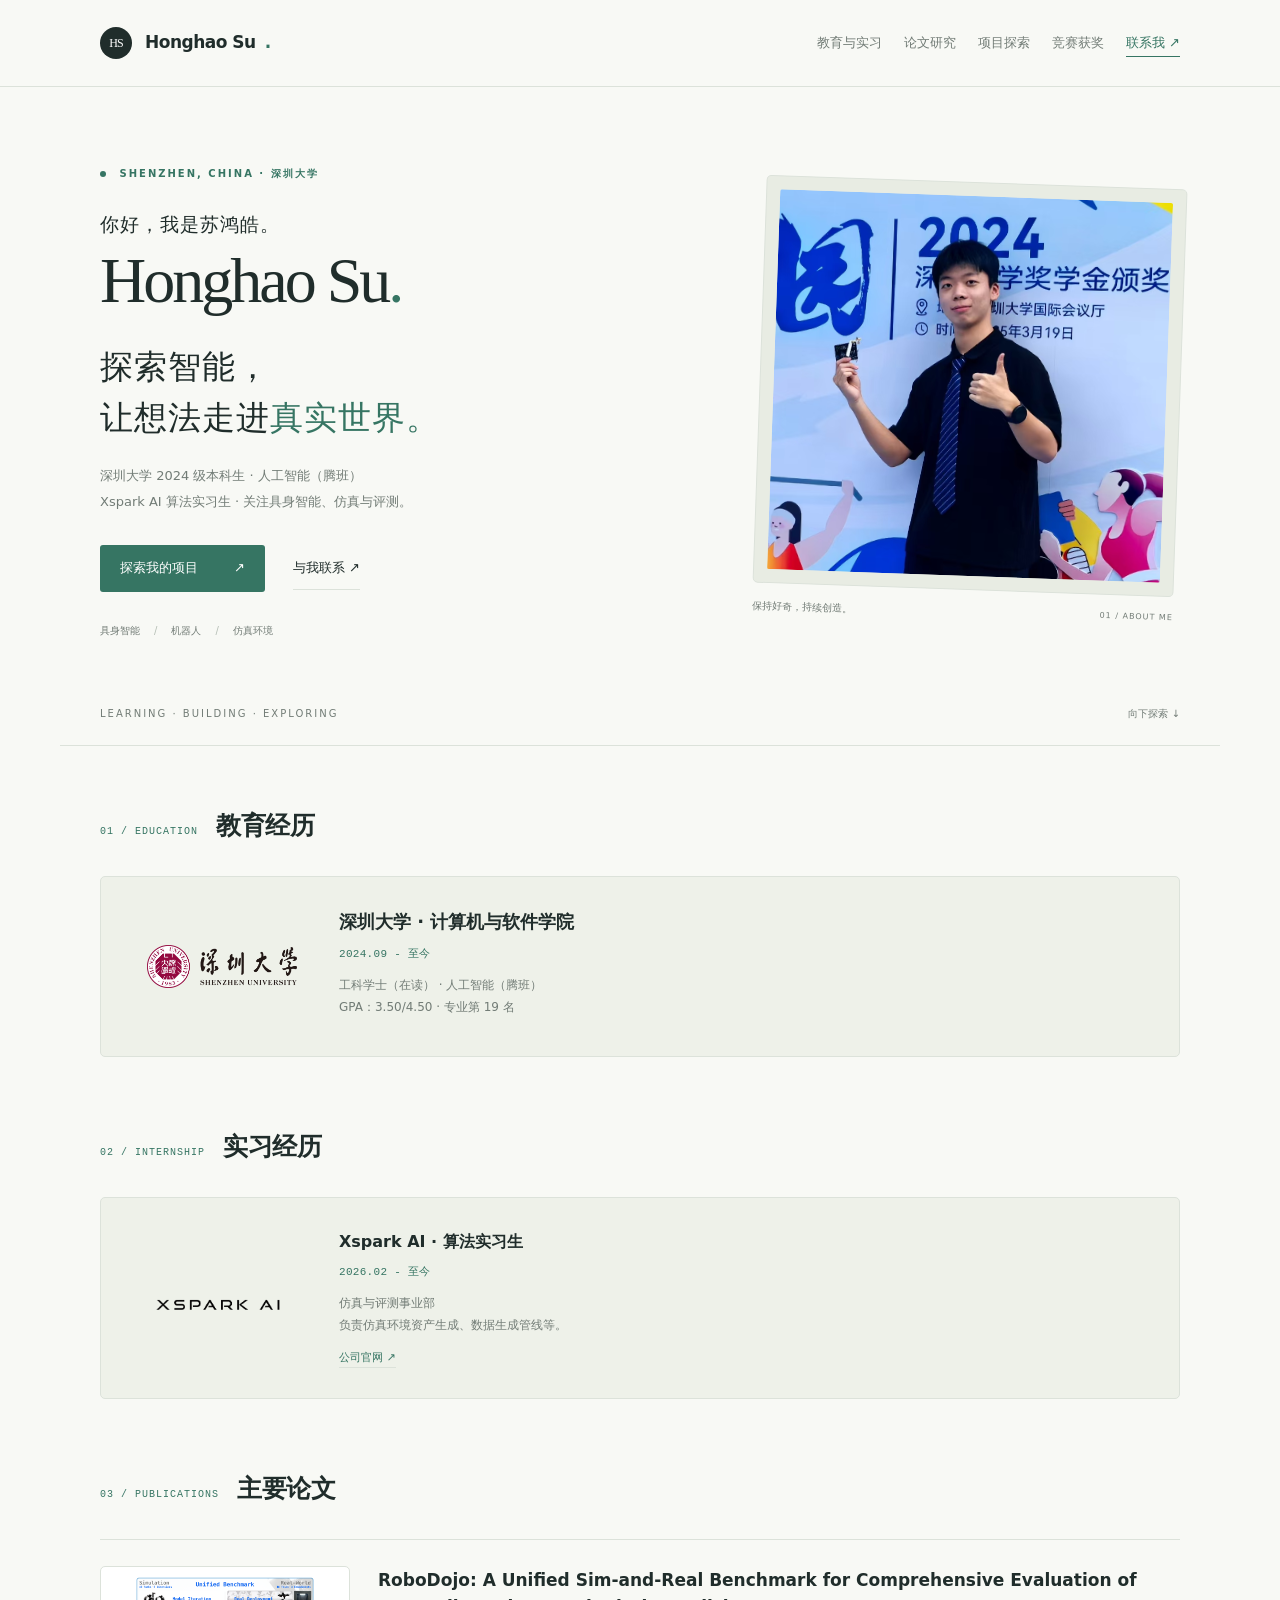
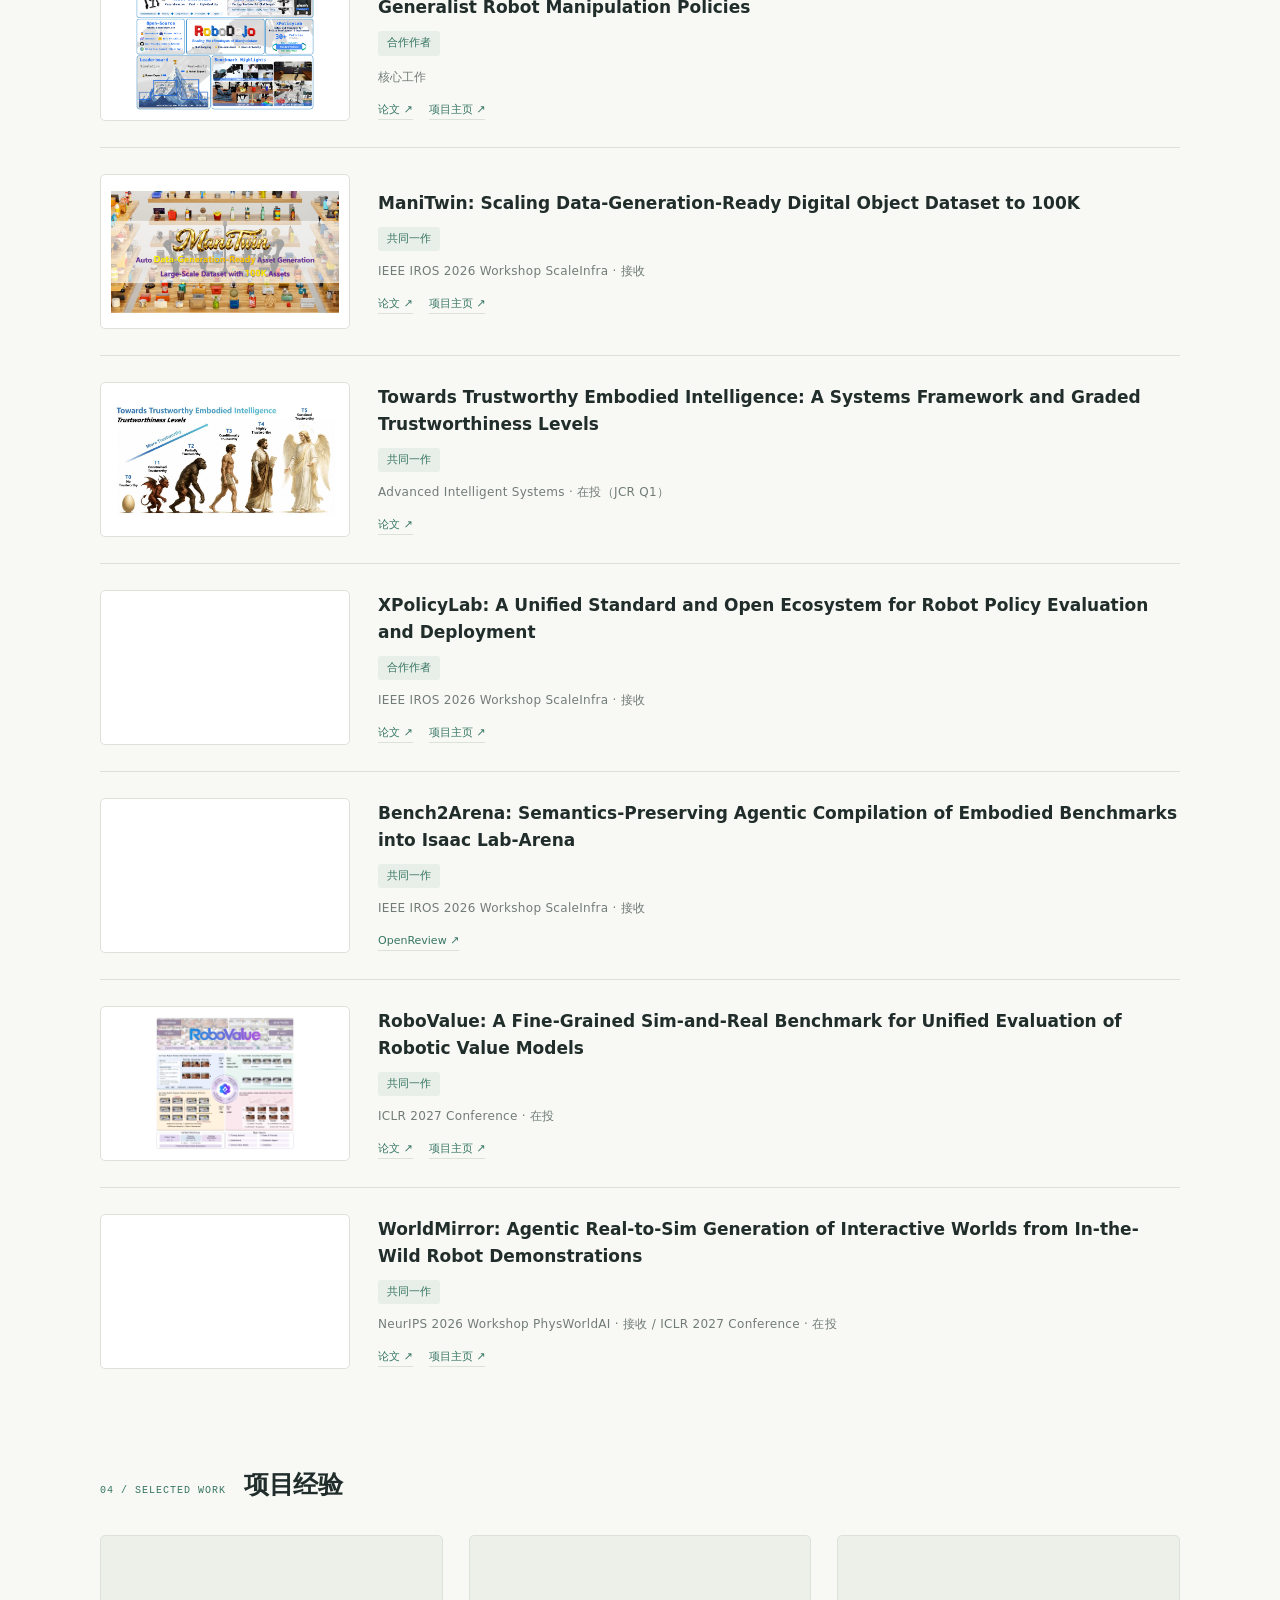
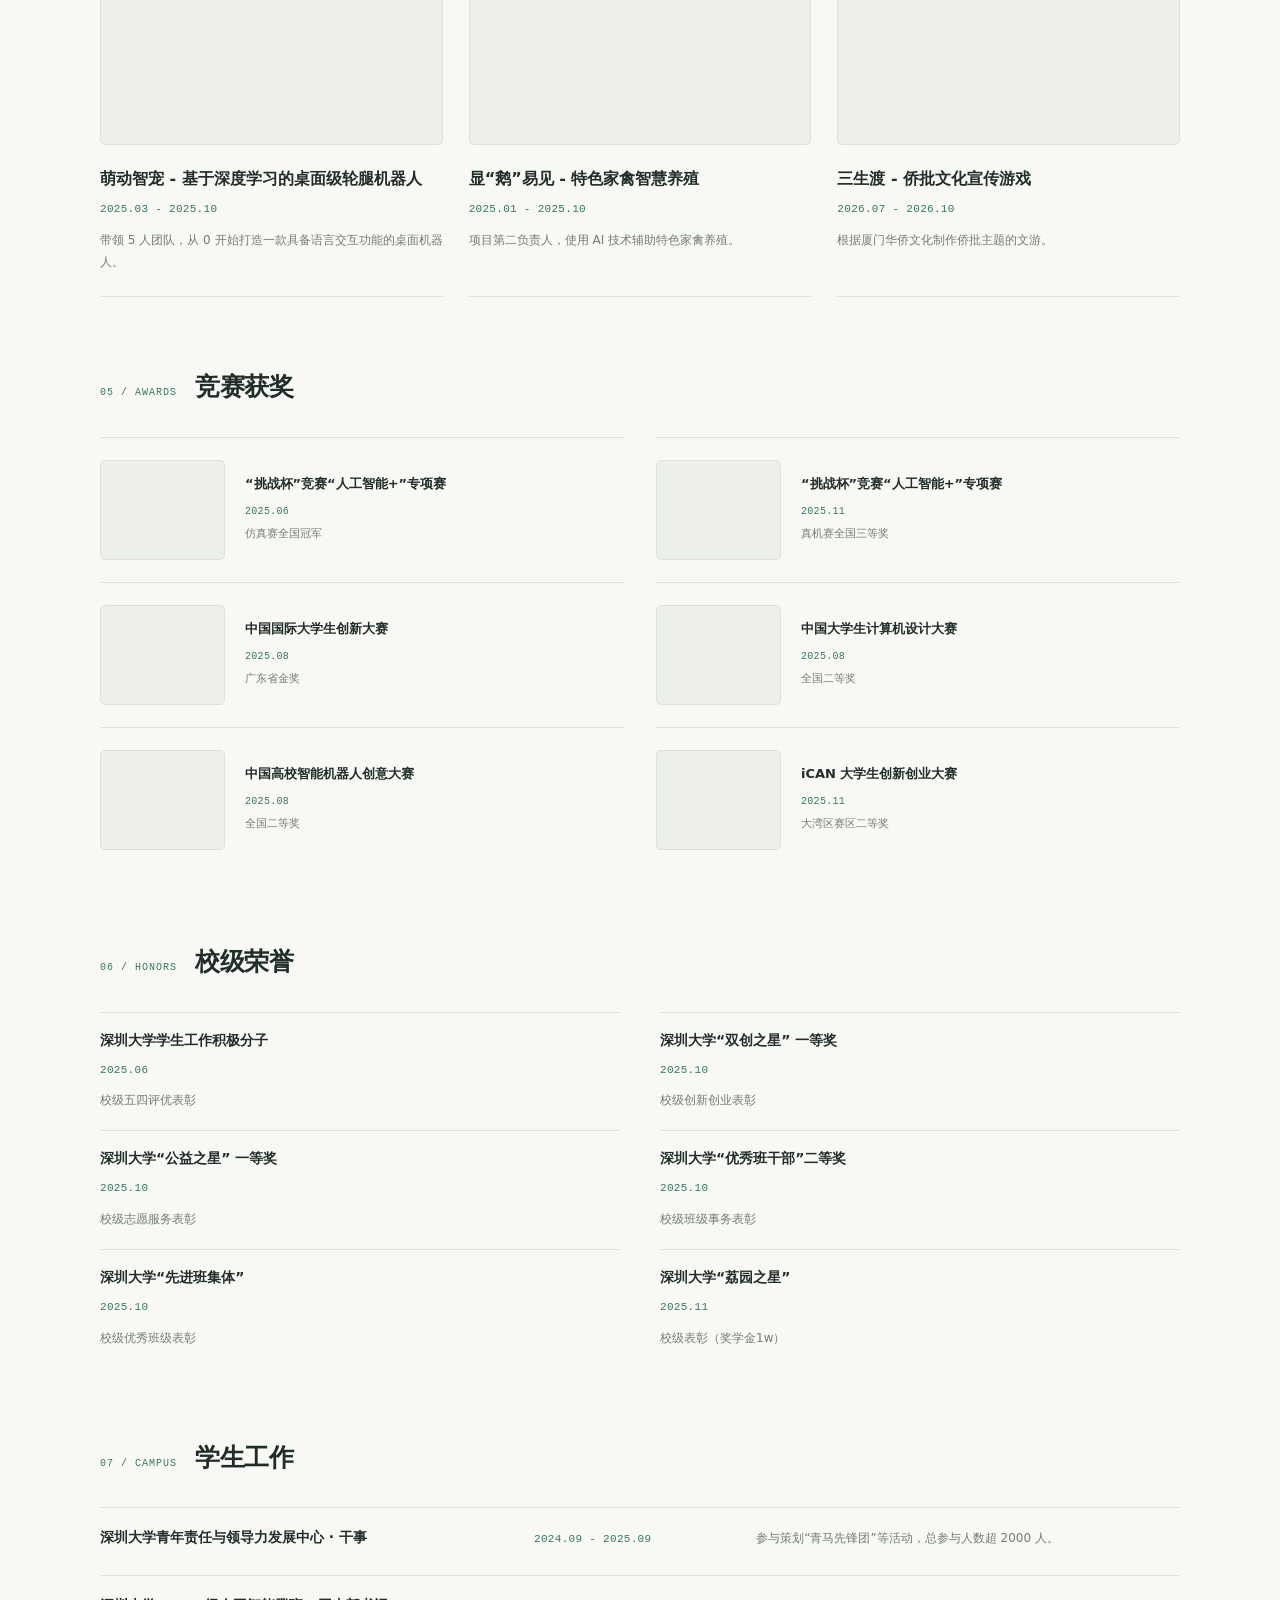
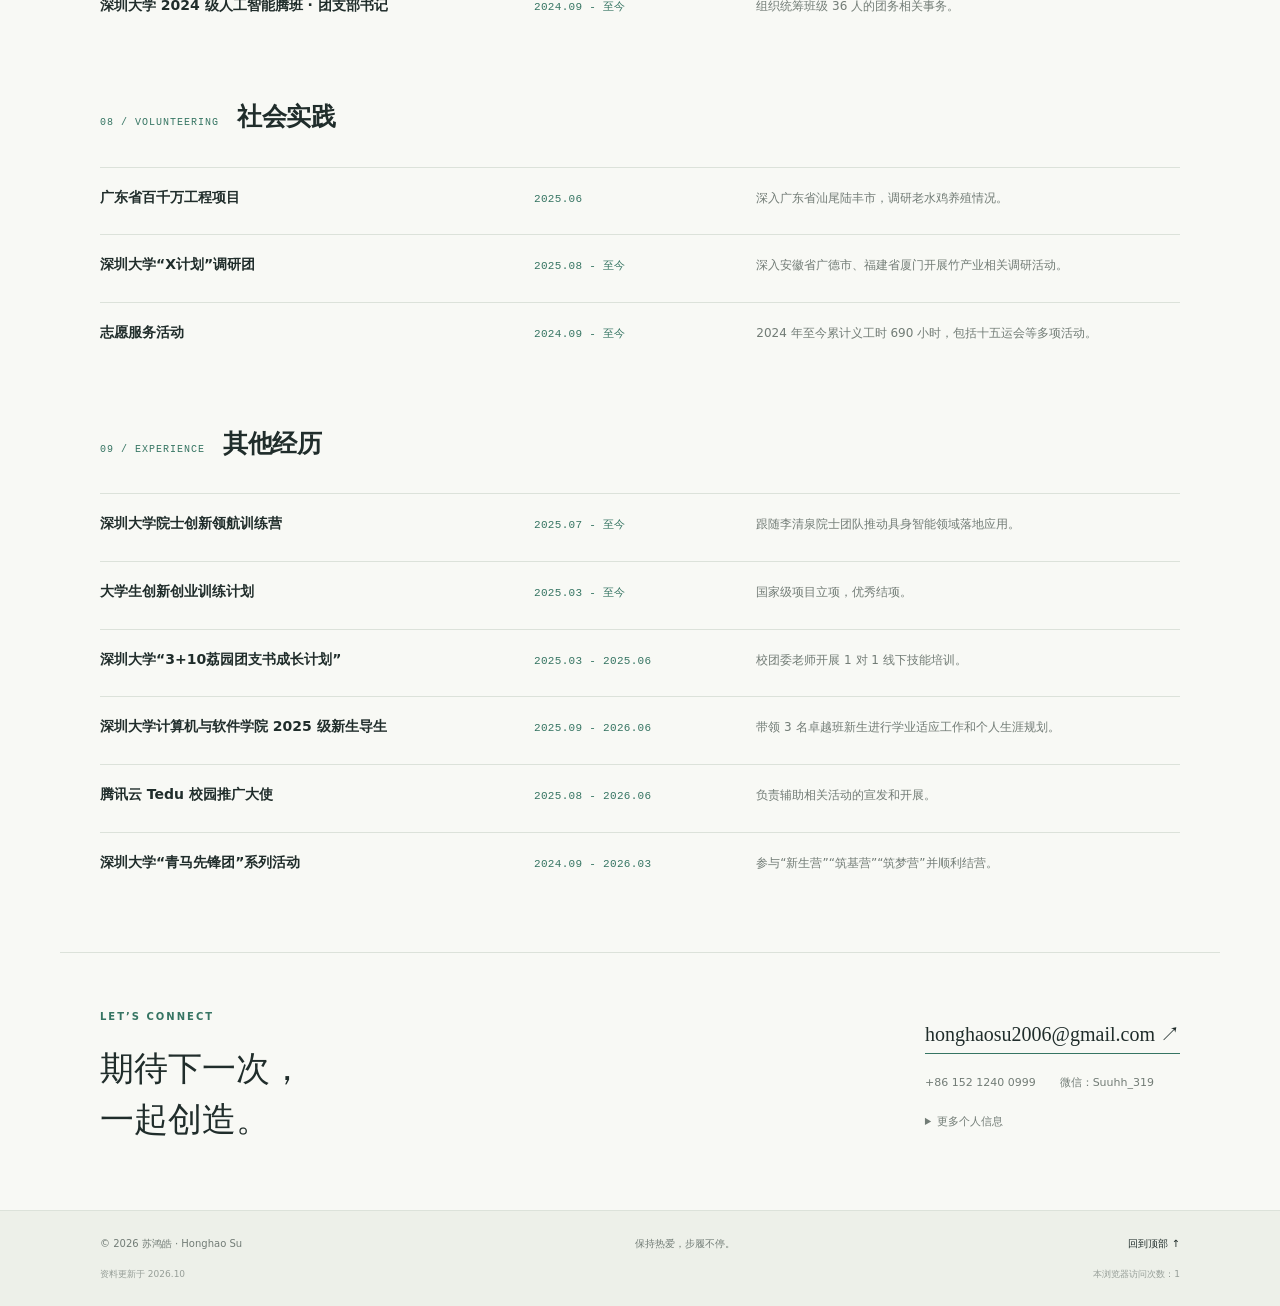
==== commit daa91f03: "Add Bench2Arena and Sanshengdu visuals and mark RoboDojo core work" ====
--- a/index.html
+++ b/index.html
@@ -111,6 +111,7 @@
       <div class="pad">
         <h3>RoboDojo: A Unified Sim-and-Real Benchmark for Comprehensive Evaluation of Generalist Robot Manipulation Policies</h3>
 <p class="author-role">合作作者</p>
+        <p>核心工作</p>
 <div class="resource-links">
 <a href="https://arxiv.org/abs/2607.04434" target="_blank" rel="noopener noreferrer">论文 ↗</a>
 <a href="https://robodojo-benchmark.com/" target="_blank" rel="noopener noreferrer">项目主页 ↗</a>
@@ -158,7 +159,10 @@
 </div>
       </div>
     </article>
-    <article class="card text-only">
+    <article class="card">
+      <div class="image-container">
+        <img loading="lazy" decoding="async" src="images/papers/bench2arena.png" alt="Bench2Arena: Semantics-Preserving Agentic Compilation of Embodied Benchmarks into Isaac Lab-Arena 图片 1" />
+      </div>
       <div class="pad">
         <h3>Bench2Arena: Semantics-Preserving Agentic Compilation of Embodied Benchmarks into Isaac Lab-Arena</h3>
 <p class="author-role">共同一作</p>
@@ -227,7 +231,10 @@
         <p>项目第二负责人，使用 AI 技术辅助特色家禽养殖。</p>
       </div>
     </article>
-    <article class="card text-only">
+    <article class="card">
+      <div class="image-container">
+        <img loading="lazy" decoding="async" src="images/projects/sanshengdu/sanshengdu.jpg" alt="三生渡 - 侨批文化宣传游戏 图片 1" />
+      </div>
       <div class="pad">
         <h3>三生渡 - 侨批文化宣传游戏</h3>
         <p class="when">2026.07 - 2026.10</p>
